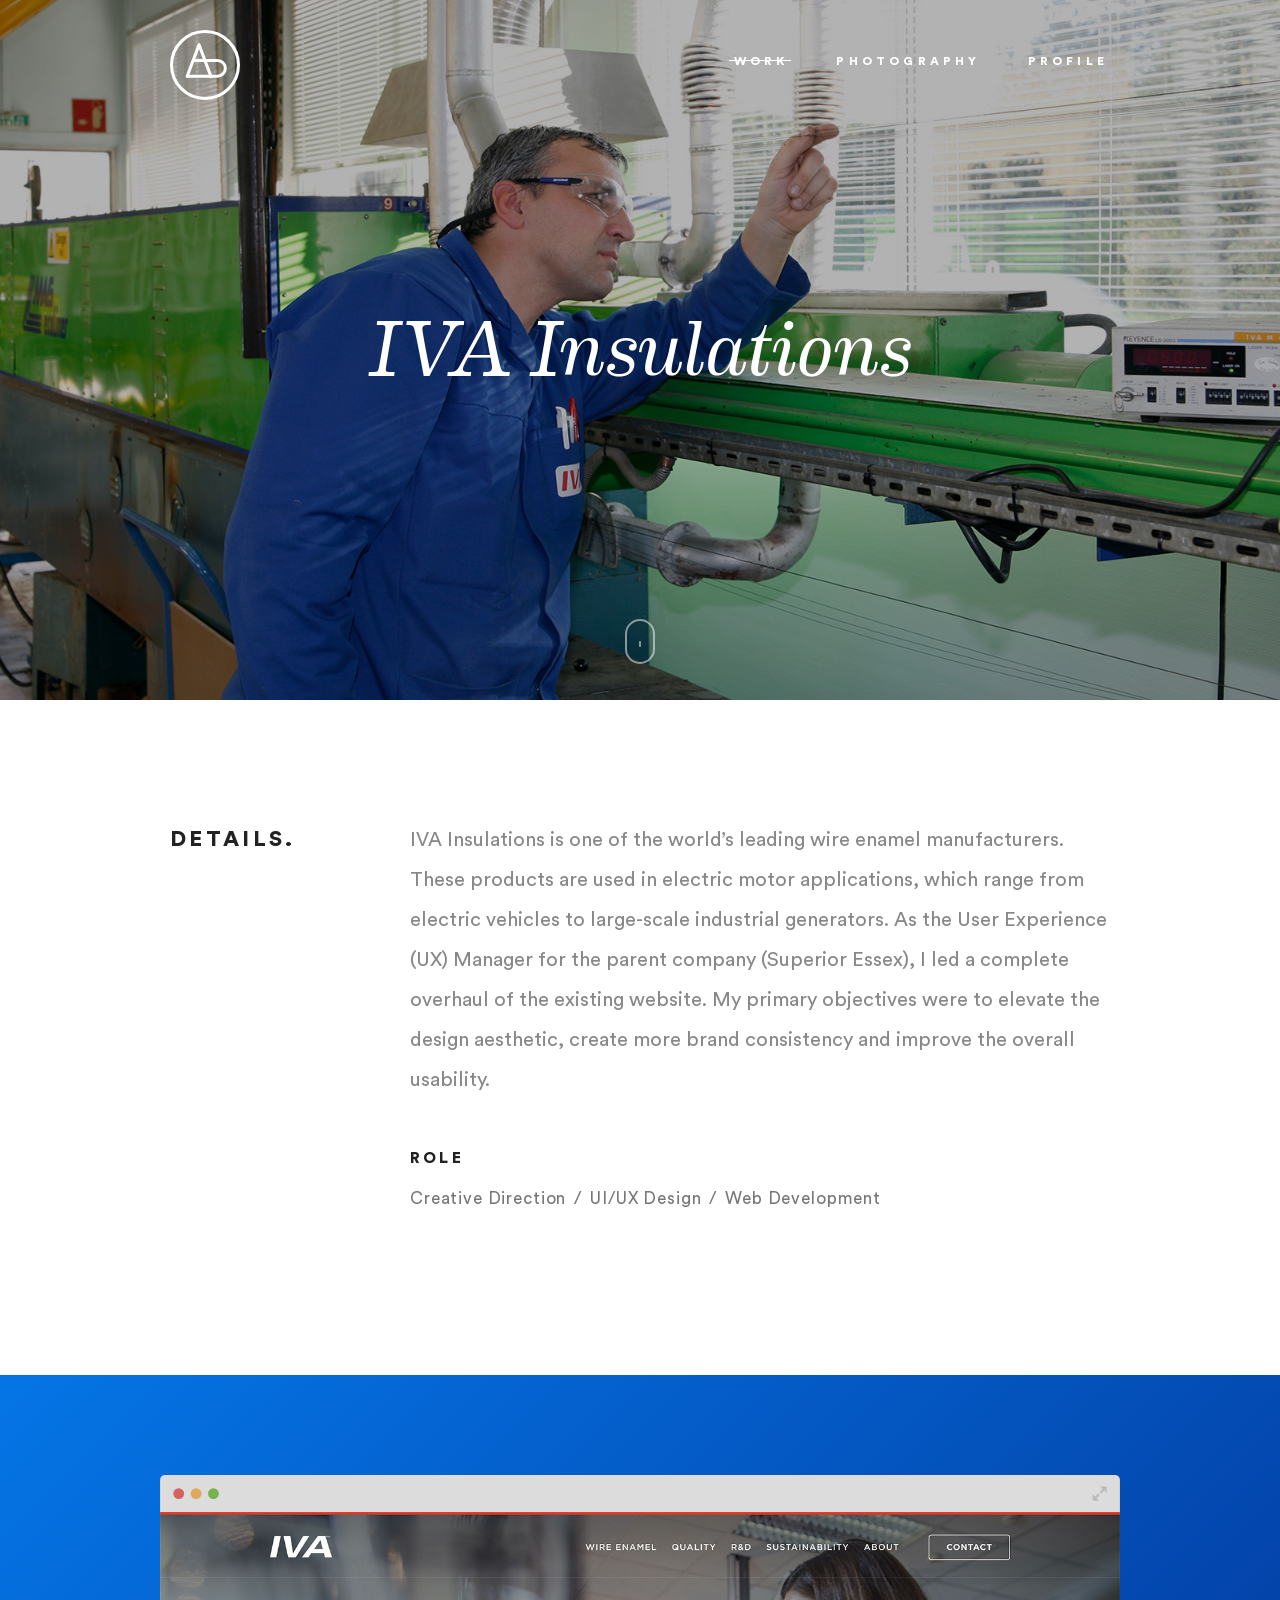
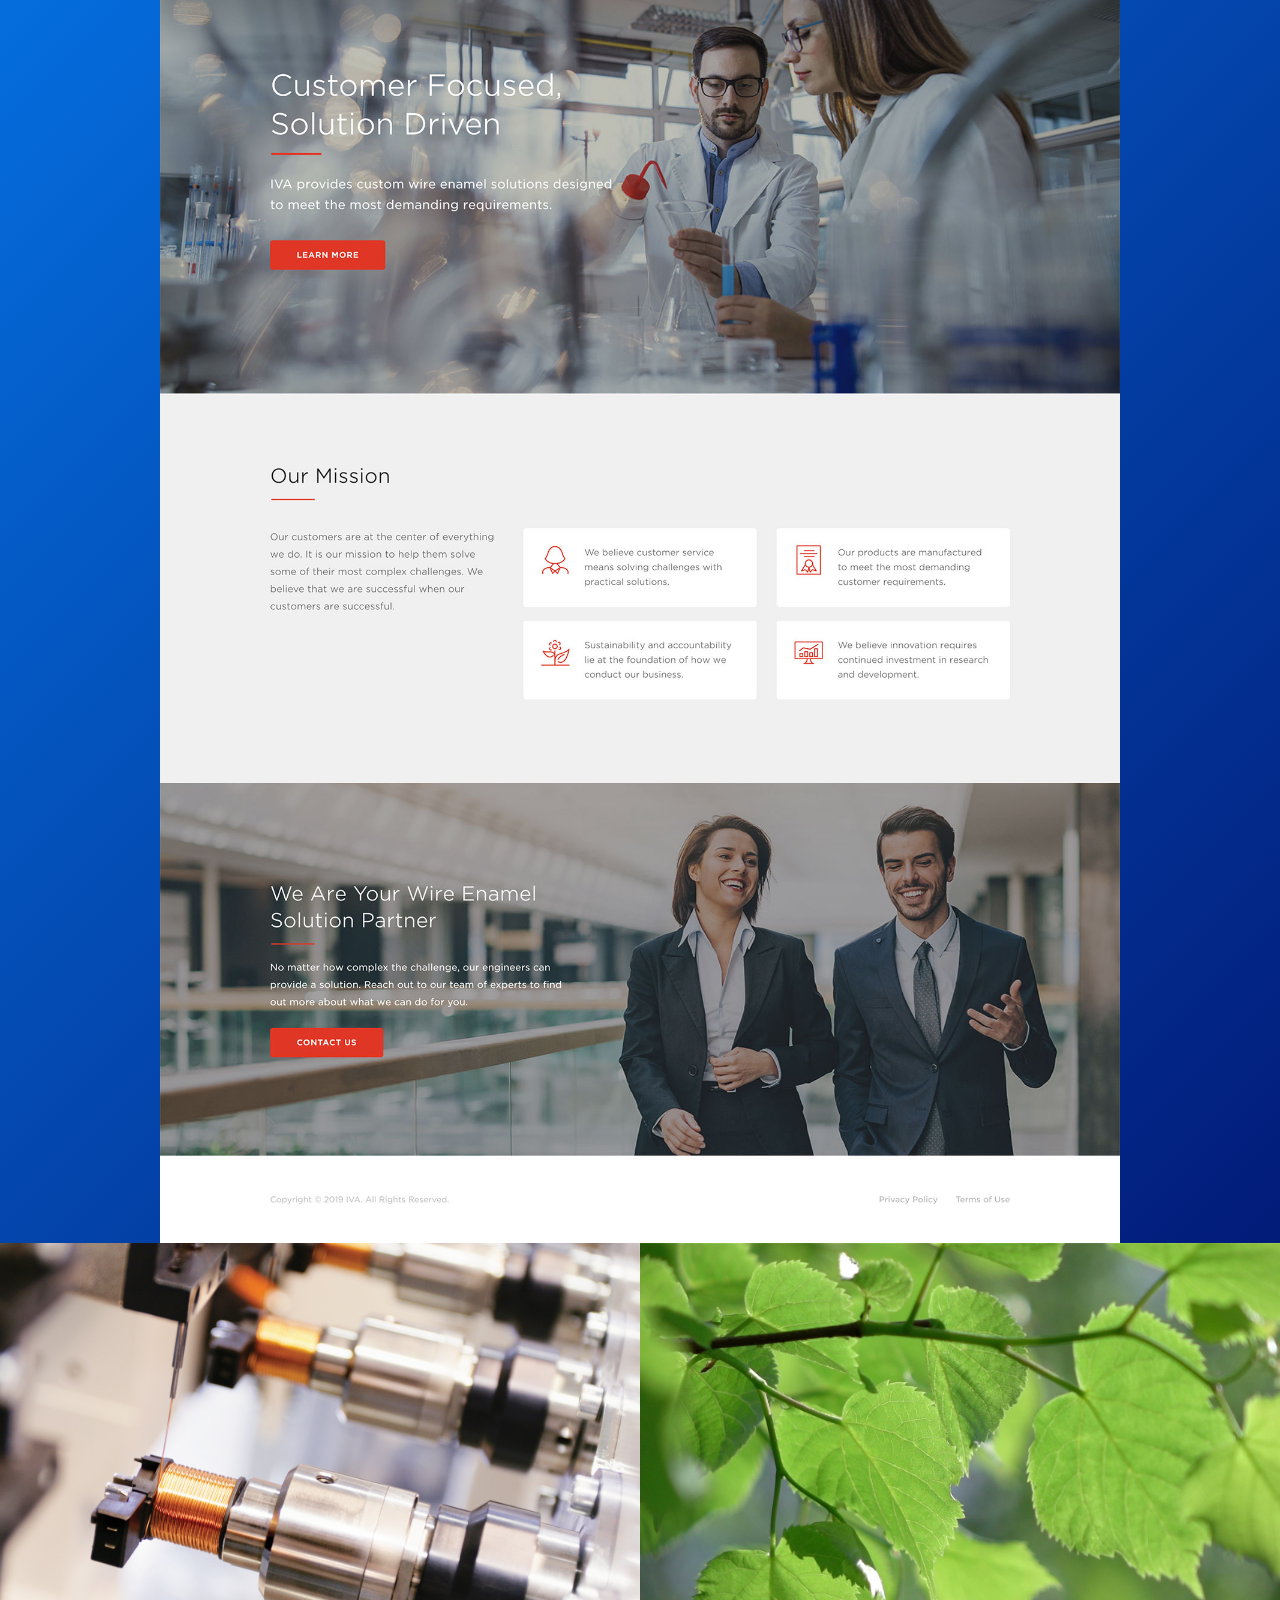
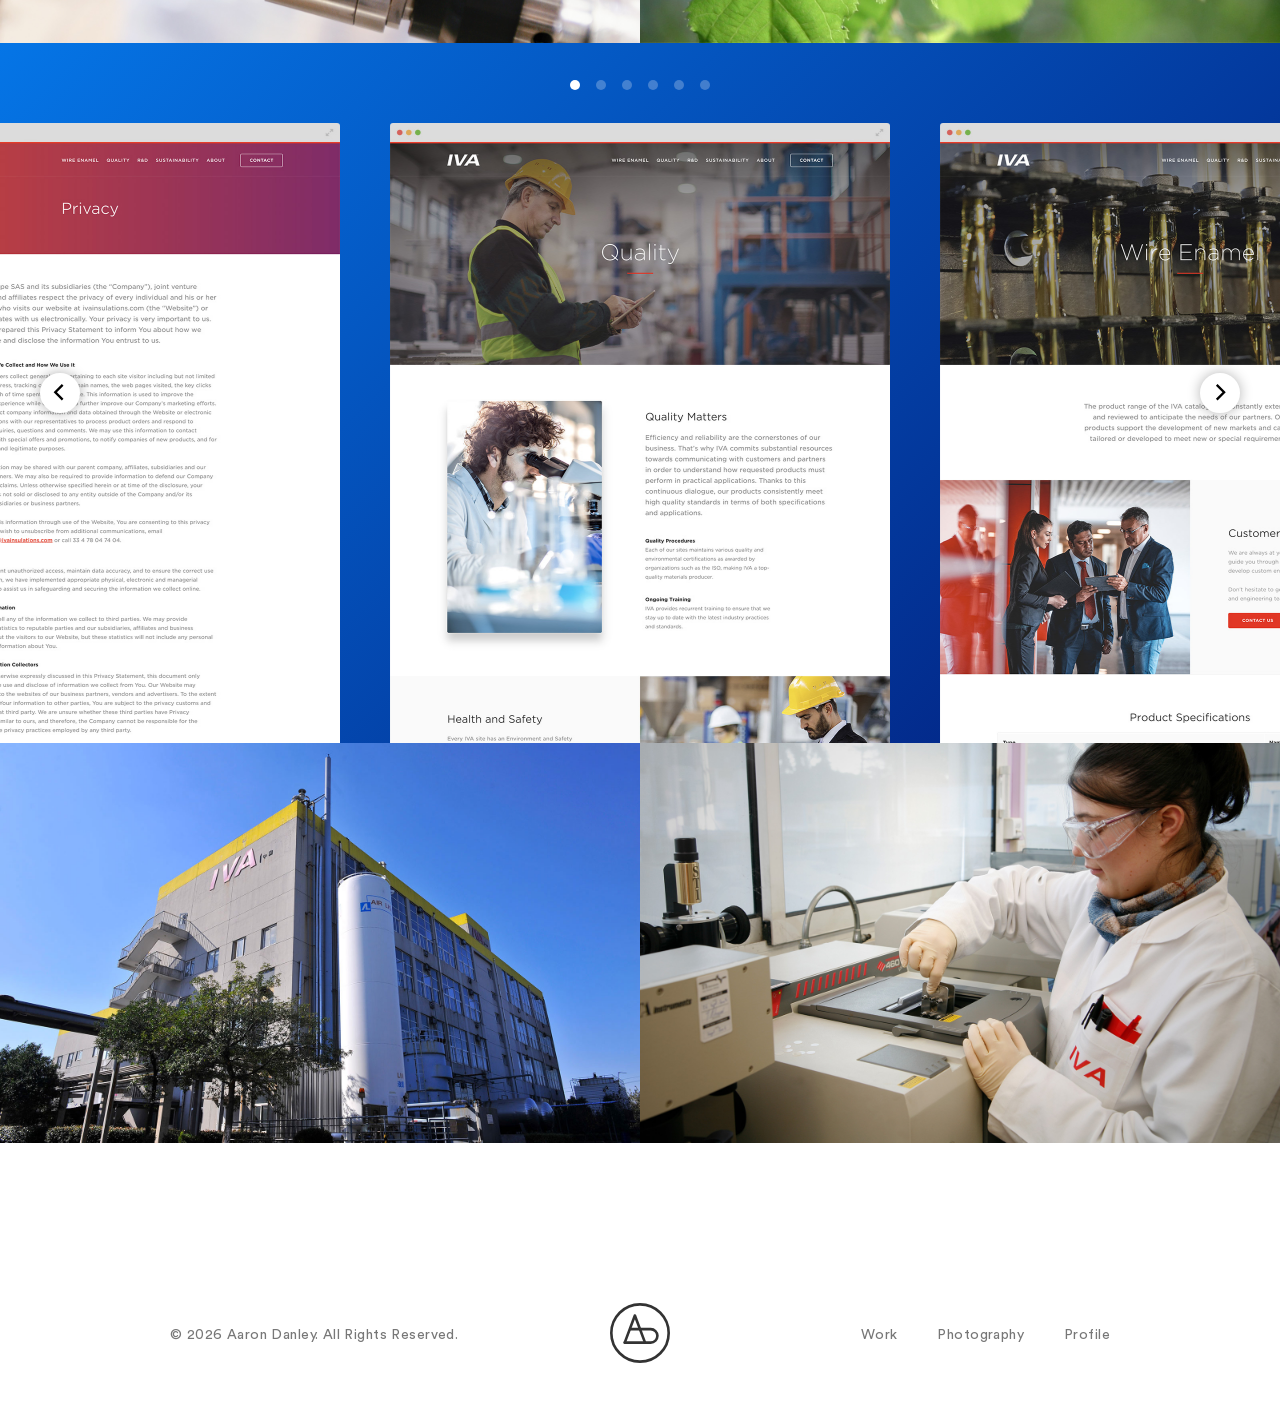
==== iva/index.html @ cabcc384 "Website push" ====
<!doctype html>
<html lang="en">
<head>
    <meta charset="utf-8">
    <meta http-equiv="x-ua-compatible" content="ie=edge">
    <title>IVA | Aaron Danley</title>
    <meta name="description" content="Hello, I’m Aaron Danley, a multidisciplinary designer originally from St. Paul, Minnesota. Currently, I live and work in Atlanta, Georgia.">
    <meta name="viewport" content="width=device-width, initial-scale=1">

    <link rel="apple-touch-icon-precomposed" sizes="57x57" href="http://aarondanley.com/images/favicons/apple-touch-icon-57x57.png">
    <link rel="apple-touch-icon-precomposed" sizes="114x114" href="http://aarondanley.com/images/favicons/apple-touch-icon-114x114.png">
    <link rel="apple-touch-icon-precomposed" sizes="72x72" href="http://aarondanley.com/images/favicons/apple-touch-icon-72x72.png">
    <link rel="apple-touch-icon-precomposed" sizes="144x144" href="http://aarondanley.com/images/favicons/apple-touch-icon-144x144.png">
    <link rel="apple-touch-icon-precomposed" sizes="60x60" href="http://aarondanley.com/images/favicons/apple-touch-icon-60x60.png">
    <link rel="apple-touch-icon-precomposed" sizes="120x120" href="http://aarondanley.com/images/favicons/apple-touch-icon-120x120.png">
    <link rel="apple-touch-icon-precomposed" sizes="76x76" href="http://aarondanley.com/images/favicons/apple-touch-icon-76x76.png">
    <link rel="apple-touch-icon-precomposed" sizes="152x152" href="http://aarondanley.com/images/favicons/apple-touch-icon-152x152.png">
    <link rel="icon" type="image/png" href="http://aarondanley.com/images/favicons/favicon-196x196.png" sizes="196x196">
    <link rel="icon" type="image/png" href="http://aarondanley.com/images/favicons/favicon-96x96.png" sizes="96x96">
    <link rel="icon" type="image/png" href="http://aarondanley.com/images/favicons/favicon-32x32.png" sizes="32x32">
    <link rel="icon" type="image/png" href="http://aarondanley.com/images/favicons/favicon-16x16.png" sizes="16x16">
    <link rel="icon" type="image/png" href="http://aarondanley.com/images/favicons/favicon-128x128.png" sizes="128x128">
    <meta name="application-name" content="Aaron Danley">
    <meta name="msapplication-TileColor" content="#FFFFFF">
    <meta name="msapplication-TileImage" content="http://aarondanley.com/images/favicons/mstile-144x144.png">
    <meta name="msapplication-square70x70logo" content="http://aarondanley.com/images/favicons/mstile-70x70.png">
    <meta name="msapplication-square150x150logo" content="http://aarondanley.com/images/favicons/mstile-150x150.png">
    <meta name="msapplication-wide310x150logo" content="http://aarondanley.com/images/favicons/mstile-310x150.png">
    <meta name="msapplication-square310x310logo" content="http://aarondanley.com/images/favicons/mstile-310x310.png">
    
    <link rel="stylesheet" href="https://unpkg.com/aos@next/dist/aos.css">
    <link rel="stylesheet" href="../css/magnific-video-popup.css">
    <link rel="stylesheet" href="../css/flickity.css">
    <link rel="stylesheet" href="../css/styles-2019-02-22.css">

    <script>
      (function(i,s,o,g,r,a,m){i['GoogleAnalyticsObject']=r;i[r]=i[r]||function(){
      (i[r].q=i[r].q||[]).push(arguments)},i[r].l=1*new Date();a=s.createElement(o),
      m=s.getElementsByTagName(o)[0];a.async=1;a.src=g;m.parentNode.insertBefore(a,m)
      })(window,document,'script','https://www.google-analytics.com/analytics.js','ga');

      ga('create', 'UA-88749203-1', 'auto');
      ga('send', 'pageview');

    </script>
</head>
<body>

<div id="logo-container">
    <svg class="large-logo logo-fade-out" version="1.1" id="Layer_1" xmlns="http://www.w3.org/2000/svg" xmlns:xlink="http://www.w3.org/1999/xlink" x="0px" y="0px"
       viewBox="0 0 639 639" style="enable-background:new 0 0 639 639;" xml:space="preserve">
        <polyline class="logo-two" points="373,422 265,134 157,422 "/>
        <circle class="logo-three" cx="319.5" cy="319.5" r="305.5" />
        <path class="logo-one" d="M157,422c0,0,276,0,276,0c39.8,0,72-32.2,72-72s-32.2-72-72-72h0c0,0-216,0-216,0"/>
    </svg>
</div>

<nav>
    <div class="container">
        <div class="row">
            <div class="col-03">
                <a class="fade-out" href="../">
                    <svg version="1.1" xmlns:xlink="http://www.w3.org/1999/xlink" x="0px" y="0px" viewBox="0 0 639 639">
                        <polyline points="373,422 265,134 157,422 "/>
                        <circle cx="319.5" cy="319.5" r="305.5" />
                        <path d="M157,422c0,0,276,0,276,0c39.8,0,72-32.2,72-72s-32.2-72-72-72h0c0,0-216,0-216,0"/>
                    </svg>
                </a>
            </div>
            <div class="col-09">
                <ul>
                    <li class="active"><a class="fade-out" href="../"><span>Work</span></a></li>
                    <li class="inactive"><a class="fade-out" href="../photography"><span>Photography</span></a></li>
                    <li class="inactive"><a class="fade-out" href="../profile"><span>Profile</span></a></li>
                </ul>
            </div>
        </div>
    </div>
</nav>

<header id="project" data-parallax="scroll" data-image-src="../images/work/iva/iva-hero.jpg">
    <div id="name">
        <div class="container">
            <div class="row">
                <div class="col-12">
                    <h1 data-aos="fade-up" data-aos-delay="3000" data-aos-duration="1500" data-aos-once="true">
                        IVA Insulations
                    </h1>
                </div>
            </div>
        </div>
    </div>
    <div class="container">
        <div class="row">
            <div class="scroll-down-wrap no-border" style="transform: translateY(0px);">
                <a href="#intro" class="section-down-arrow ">
                    <svg class="nectar-scroll-icon" viewBox="0 0 30 45" enable-background="new 0 0 30 45">
                        <path class="nectar-scroll-icon-path" fill="none" stroke="#ffffff" stroke-width="2" stroke-miterlimit="10" d="M15,1.118c12.352,0,13.967,12.88,13.967,12.88v18.76  c0,0-1.514,11.204-13.967,11.204S0.931,32.966,0.931,32.966V14.05C0.931,14.05,2.648,1.118,15,1.118z"></path>
                    </svg>
                </a>
            </div>
        </div>
    </div>
</header>

<article id="intro">
    <div class="container">
        <div class="row">
            <div class="col-03">
                <h2 data-aos="fade-in" data-aos-offset="150" data-aos-duration="1000" data-aos-once="true">Details.</h2>
            </div>
            <div class="col-09">
                <p data-aos="fade-in" data-aos-offset="150" data-aos-duration="1000" data-aos-once="true">
                    IVA Insulations is one of the world’s leading wire enamel manufacturers. These products are used in electric motor applications, which range from electric vehicles to large-scale industrial generators. As the User Experience (UX) Manager for the parent company (Superior Essex), I led a complete overhaul of the existing website. My primary objectives were to elevate the design aesthetic, create more brand consistency and improve the overall usability.
                </p>
                <h4 data-aos="fade-in" data-aos-duration="1000" data-aos-once="true">Role</h4>
                <ul data-aos="fade-in" data-aos-duration="1000" data-aos-once="true">
                    <li>Creative Direction</li>
                    <li>/</li>
                    <li>UI/UX Design</li>
                    <li>/</li>
                    <li>Web Development</li>
                </ul>
            </div>
        </div>    
    </div>
</article>

<section class="bg-very-blue-gradient pt-100" data-aos-offset="250" data-aos="fade-in" data-aos-duration="1000" data-aos-once="true">
    <div class="container">
        <div class="row">
            <div class="col-12-center" data-aos="fade-up" data-aos-offset="250" data-aos-duration="1000" data-aos-once="true">
                <svg class="browser-bar" version="1.1" xmlns="http://www.w3.org/2000/svg" x="0px" y="0px" viewBox="0 0 1160 45">
                    <rect fill="#DCDCDC" width="1160" height="45"/>
                    <circle fill="#D5635D" cx="22.5" cy="22.5" r="6.5"/>
                    <circle fill="#DEA95A" cx="43.5" cy="22.5" r="6.5"/>
                    <circle fill="#76B24D" cx="64.5" cy="22.5" r="6.5"/>
                    <g>
                        <polygon fill="#BABABA" points="1144,14 1144,21.9 1141,18.8 1137.3,22.5 1135.5,20.7 1139.2,17 1136.1,14"/>
                        <polygon fill="#BABABA" points="1135.5,24.3 1131.8,28 1134.9,31 1127,31 1127,23.1 1130,26.2 1133.7,22.5"/>
                    </g>
                </svg>
                <img src="../images/work/iva/iva-home.jpg" alt="IVA Home Page">
            </div>
        </div>
    </div>
</section>

<section data-aos="fade-in" data-aos-offset="250" data-aos-duration="1000" data-aos-once="true">
    <div class="flex">
        <div class="col-50">
            <img src="../images/work/iva/iva-machinery.jpg" alt="IVA Machinery">
        </div>
        <div class="col-50">
            <video autoplay loop muted>
                <source src="../video/sustainability-leaves-wind.mp4" type="video/mp4" />Your browser does not support the video tag. I suggest you upgrade your browser.
            </video>
            <img class="video-still" src="../images/work/iva/iva-tree-leaves.jpg" alt="IVA Leaves Blowing">
        </div>
    </div>
</section>

<section data-aos="fade-in" data-aos-offset="250" data-aos-duration="1000" data-aos-once="true">
    <div class="carousel bg-very-blue-gradient" data-flickity='{ "groupCells": "80%", "freeScroll": true, "wrapAround": true }'>
        <div class="carousel-cell">
            <img src="../images/work/iva/iva-quality.jpg" alt="IVA Quality">
        </div>
        <div class="carousel-cell">
            <img src="../images/work/iva/iva-wire-enamel.jpg" alt="IVA Wire Enamel">
        </div>
        <div class="carousel-cell">
            <img src="../images/work/iva/iva-sustainability.jpg" alt="IVA Sustainability">
        </div>
        <div class="carousel-cell">
            <img src="../images/work/iva/iva-r-and-d.jpg" alt="IVA R&D">
        </div>
        <div class="carousel-cell">
            <img src="../images/work/iva/iva-about.jpg" alt="IVA About">
        </div>
        <div class="carousel-cell">
            <img src="../images/work/iva/iva-privacy.jpg" alt="IVA Privacy">
        </div>
    </div>
</section>

<section data-aos="fade-in" data-aos-offset="250" data-aos-duration="1000" data-aos-once="true">
    <div class="flex">
        <div class="col-50">
            <img src="../images/work/iva/iva-china.jpg" alt="IVA China">
        </div>
        <div class="col-50">
            <img src="../images/work/iva/iva-lab.jpg" alt="IVA Lab">
        </div>
    </div>
</section>

<footer>
    <div class="container">
        <div class="row">
            <div class="col-05">
                <p>&copy; 2026 Aaron Danley. All Rights Reserved.</p>
            </div>
            <div class="col-02">
                <a class="fade-out" href="../">
                    <svg version="1.1" xmlns:xlink="http://www.w3.org/1999/xlink" x="0px" y="0px" viewBox="0 0 639 639">
                        <polyline points="373,422 265,134 157,422 "/>
                        <circle cx="319.5" cy="319.5" r="305.5" />
                        <path d="M157,422c0,0,276,0,276,0c39.8,0,72-32.2,72-72s-32.2-72-72-72h0c0,0-216,0-216,0"/>
                    </svg>
                </a>
            </div>
            <div class="col-05">
                <ul>
                    <li><a class="fade-out" href="../">Work</a></li>
                    <li><a class="fade-out" href="../photography">Photography</a></li>
                    <li><a class="fade-out" href="../profile">Profile</a></li>
                </ul>
            </div>
        </div>
    </div>
</footer>

<script src="https://ajax.googleapis.com/ajax/libs/jquery/1.7.0/jquery.min.js"></script>
<script src="../js/jquery.magnific-popup.min.js"></script>
<script src="../js/parallax.min.js"></script>
<script src="../js/fade-out.min.js"></script>
<script src="../js/smooth-scrolling.min.js"></script>
<script src="../js/aos-min.js"></script>
<script src="../js/flickity.pkgd.min.js"></script>
<script>
    AOS.init();
</script>

</body>
</html>
---- css/styles-2019-02-22.css ----
/*-----------------------------------------------------------------------------------*/
/*  00. CSS Reset
/*-----------------------------------------------------------------------------------*/

/* http://meyerweb.com/eric/tools/css/reset/ 
   v2.0 | 20110126
   License: none (public domain)
*/

html, body, div, span, applet, object, iframe,
h1, h2, h3, h4, h5, h6, p, blockquote, pre,
a, abbr, acronym, address, big, cite, code,
del, dfn, em, img, ins, kbd, q, s, samp,
small, strike, strong, sub, sup, tt, var,
b, u, i, center,
dl, dt, dd, ol, ul, li,
fieldset, form, label, legend,
table, caption, tbody, tfoot, thead, tr, th, td,
article, aside, canvas, details, embed, 
figure, figcaption, footer, header, hgroup, 
menu, nav, output, ruby, section, summary,
time, mark, audio, video {
    margin: 0;
    padding: 0;
    border: 0;
    font-size: 100%;
    font: inherit;
    vertical-align: baseline;
}
/* HTML5 display-role reset for older browsers */
article, aside, details, figcaption, figure, 
footer, header, hgroup, menu, nav, section {
    display: block;
}
body {
    line-height: 1;
}
ol, ul {
    list-style: none;
}
blockquote, q {
    quotes: none;
}
blockquote:before, blockquote:after,
q:before, q:after {
    content: '';
    content: none;
}
table {
    border-collapse: collapse;
    border-spacing: 0;
}
html {
    box-sizing: border-box;
}
*, *:before, *:after {
    box-sizing: inherit;
}
img { vertical-align: top; } /* Removes the space below an image in a div */


/*-----------------------------------------------------------------------------------*/
/*  00. SCAFFOLDING
/*-----------------------------------------------------------------------------------*/

* {
  text-rendering: optimizeLegibility;
  -webkit-font-smoothing: antialiased;
  -moz-osx-font-smoothing: grayscale;
}

html {
    width: 100%;
    height: 100%;
}

.row {
    width: 100%;
    float: left;
}

.row:after {
    content: "";
    display: table;
    clear: both;
}

.col-01, .col-02, .col-03, .col-04, .col-05, .col-06, .col-07, .col-08, .col-09, .col-10, .col-11, .col-12 { 
    margin: 0 20px;
    float: left;
    position: relative;
}

.col-01 { width: 60px; }
.col-02 { width: 160px; }
.col-03 { width: 260px; }
.col-04 { width: 360px; }
.col-05 { width: 460px; }
.col-06 { width: 560px; }
.col-07 { width: 660px; }
.col-08 { width: 760px; }
.col-09 { width: 860px; }
.col-10 { width: 960px; }
.col-11 { width: 1060px; }
.col-12 { width: 1160px; }

.col-01-center { width: 60px; margin: auto; }
.col-02-center { width: 160px; margin: auto; }
.col-03-center { width: 260px; margin: auto; }
.col-04-center { width: 360px; margin: auto; }
.col-05-center { width: 460px; margin: auto; }
.col-06-center { width: 560px; margin: auto; }
.col-07-center { width: 660px; margin: auto; }
.col-08-center { width: 760px; margin: auto; }
.col-09-center { width: 860px; margin: auto; }
.col-10-center { width: 960px; margin: auto; }
.col-11-center { width: 1060px; margin: auto; }

.col-half  { width: 50%; position: relative; float: left; }
.col-third { width: 33.333333%; position: relative; float: left; }

.col-50 {
    width: 50%;
    display: -webkit-box;
    display: -ms-flexbox;
    display: -webkit-flex;
    display: flex;
    align-items: center;
    margin-right: auto;
}

.col-33 {
    width: 33.33%;
    display: -webkit-box;
    display: -ms-flexbox;
    display: -webkit-flex;
    display: flex;
    align-items: center;
    margin-right: auto;
}

.container {
    width: 1200px;
    margin: auto;
}

.container:after {
    content: "";
    display: table;
    clear: both;
}


/*-----------------------------------------------------------------------------------*/
/*  00. FONTS
/*-----------------------------------------------------------------------------------*/

/* Circular */

@font-face {
    font-family: 'Circular Std Black';
    src: url('../fonts/circular/CircularStd-Black.eot');
    src: url('../fonts/circular/CircularStd-Black.eot?#iefix') format('embedded-opentype'),
        url('../fonts/circular/CircularStd-Black.woff2') format('woff2'),
        url('../fonts/circular/CircularStd-Black.woff') format('woff'),
        url('../fonts/circular/CircularStd-Black.ttf') format('truetype');
    font-weight: 900;
    font-style: normal;
}

@font-face {
    font-family: 'Circular Std Black Italic';
    src: url('../fonts/circular/CircularStd-BlackItalic.eot');
    src: url('../fonts/circular/CircularStd-BlackItalic.eot?#iefix') format('embedded-opentype'),
         url('../fonts/circular/CircularStd-BlackItalic.woff2') format('woff2'),
         url('../fonts/circular/CircularStd-BlackItalic.woff') format('woff'),
         url('../fonts/circular/CircularStd-BlackItalic.ttf') format('truetype');
    font-weight: 900;
    font-style: italic;
}

@font-face {
    font-family: 'Circular Std Bold';
    src: url('../fonts/circular/CircularStd-Bold.eot');
    src: url('../fonts/circular/CircularStd-Bold.eot?#iefix') format('embedded-opentype'),
         url('../fonts/circular/CircularStd-Bold.woff2') format('woff2'),
         url('../fonts/circular/CircularStd-Bold.woff') format('woff'),
         url('../fonts/circular/CircularStd-Bold.ttf') format('truetype');
    font-weight: bold;
    font-style: normal;
}

@font-face {
    font-family: 'Circular Std Bold Italic';
    src: url('../fonts/circular/CircularStd-BoldItalic.eot');
    src: url('../fonts/circular/CircularStd-BoldItalic.eot?#iefix') format('embedded-opentype'),
         url('../fonts/circular/CircularStd-BoldItalic.woff2') format('woff2'),
         url('../fonts/circular/CircularStd-BoldItalic.woff') format('woff'),
         url('../fonts/circular/CircularStd-BoldItalic.ttf') format('truetype');
    font-weight: bold;
    font-style: italic;
}

@font-face {
    font-family: 'Circular Std Medium';
    src: url('../fonts/circular/CircularStd-Medium.eot');
    src: url('../fonts/circular/CircularStd-Medium.eot?#iefix') format('embedded-opentype'),
         url('../fonts/circular/CircularStd-Medium.woff2') format('woff2'),
         url('../fonts/circular/CircularStd-Medium.woff') format('woff'),
         url('../fonts/circular/CircularStd-Medium.ttf') format('truetype');
    font-weight: 500;
    font-style: normal;
}

@font-face {
    font-family: 'Circular Std Medium Italic';
    src: url('../fonts/circular/CircularStd-MediumItalic.eot');
    src: url('../fonts/circular/CircularStd-MediumItalic.eot?#iefix') format('embedded-opentype'),
         url('../fonts/circular/CircularStd-MediumItalic.woff2') format('woff2'),
         url('../fonts/circular/CircularStd-MediumItalic.woff') format('woff'),
         url('../fonts/circular/CircularStd-MediumItalic.ttf') format('truetype');
    font-weight: 500;
    font-style: italic;
}

@font-face {
    font-family: 'Circular Std Book';
    src: url('../fonts/circular/CircularStd-Book.eot');
    src: url('../fonts/circular/CircularStd-Book.eot?#iefix') format('embedded-opentype'),
         url('../fonts/circular/CircularStd-Book.woff2') format('woff2'),
         url('../fonts/circular/CircularStd-Book.woff') format('woff'),
         url('../fonts/circular/CircularStd-Book.ttf') format('truetype');
    font-weight: normal;
    font-style: normal;
}

@font-face {
    font-family: 'Circular Std Book Italic';
    src: url('../fonts/circular/CircularStd-BookItalic.eot');
    src: url('../fonts/circular/CircularStd-BookItalic.eot?#iefix') format('embedded-opentype'),
         url('../fonts/circular/CircularStd-BookItalic.woff2') format('woff2'),
         url('../fonts/circular/CircularStd-BookItalic.woff') format('woff'),
         url('../fonts/circular/CircularStd-BookItalic.ttf') format('truetype');
    font-weight: normal;
    font-style: italic;
}


/* Eames */

@font-face {
  font-family: 'Eames Century Modern Book Italic';
  src: url('../fonts/eames/EamesCenturyModern-BookItalic.eot');
  src: url('../fonts/eames/EamesCenturyModern-BookItalic.woff2') format('woff2'),
       url('../fonts/eames/EamesCenturyModern-BookItalic.woff') format('woff'),
       url('../fonts/eames/EamesCenturyModern-BookItalic.ttf') format('truetype'),
       url('../fonts/eames/EamesCenturyModern-BookItalic.svg#EamesCenturyModern-BookItalic') format('svg'),
       url('../fonts/eames/EamesCenturyModern-BookItalic.eot?#iefix') format('embedded-opentype');
  font-weight: normal;
  font-style: normal;
}

@font-face {
  font-family: 'Eames Century Modern Regular Italic';
  src: url('../fonts/eames/EamesCenturyModern-RegularItalic.eot');
  src: url('../fonts/eames/EamesCenturyModern-RegularItalic.woff2') format('woff2'),
       url('../fonts/eames/EamesCenturyModern-RegularItalic.woff') format('woff'),
       url('../fonts/eames/EamesCenturyModern-RegularItalic.ttf') format('truetype'),
       url('../fonts/eames/EamesCenturyModern-RegularItalic.svg#EamesCenturyModern-RegularItalic') format('svg'),
       url('../fonts/eames/EamesCenturyModern-RegularItalic.eot?#iefix') format('embedded-opentype');
  font-weight: normal;
  font-style: normal;
}


/*-----------------------------------------------------------------------------------*/
/*  00. PAGE TRANSITION
/*-----------------------------------------------------------------------------------*/

/* Logo SVG size, postion, stroke width, etc. */

#logo-container {
    background: #fff;
    width: 100%;
    height: 100%;
    position: fixed;
    overflow-y: hidden;
    top: 0;
    left: 0;
    z-index: 9999;
    animation: logoContainer 300ms linear 3000ms forwards 1;
}

@keyframes logoContainer {
    from { opacity: 1; visibility: visible; z-index: 9999; }
      to { opacity: 0; visibility: hidden; z-index: -9999; }
}

@-webkit-keyframes logoContainer {
    from { opacity: 1; visibility: visible; z-index: 9999; }
      to { opacity: 0; visibility: hidden; z-index: -9999; }
}

/* Logo SVG size, postion, stroke width, etc. */

#logo-container .large-logo {
    width: 180px;
    fill: none;
    stroke-width: 24px;
    stroke-linecap: round;
    stroke-linejoin: round;
    position: absolute;
    z-index: 9999;
    top: 50%;
    left: 50%;
    margin-top: -90px;
    margin-left: -90px;
}

/* Logo animated segments */

#logo-container .large-logo .logo-one {
    stroke-dashoffset: 730;
    stroke-dasharray: 730;
    animation: logoOne 300ms linear 500ms forwards 1;
    stroke: #000;
}

@-webkit-keyframes logoOne {
    from {
      stroke-dashoffset: 730;
    }
    to {
      stroke-dashoffset: 1460;
    }
}

@keyframes logoOne {
    from {
      stroke-dashoffset: 730;
    }
    to {
      stroke-dashoffset: 1460;
    }
}

#logo-container .large-logo .logo-two {
    stroke-dasharray: 620;
    stroke-dashoffset: 620;
    animation: logoTwo 300ms linear 800ms forwards 1;
    stroke: #000;
}

@-webkit-keyframes logoTwo {
    from {
      stroke-dashoffset: 620;   
    }
    to {
      stroke-dashoffset: 1240;
    }
}

@keyframes logoTwo {
    from {
      stroke-dashoffset: 620;   
    }
    to {
      stroke-dashoffset: 1240;
    }
}

#logo-container .large-logo .logo-three {
    stroke-dasharray: 2000;
    stroke-dashoffset: 2000;
    animation: logoThree 600ms linear 1200ms forwards 1;
    stroke: #000;
}

@-webkit-keyframes logoThree {
    from {
      stroke-dashoffset: 2000;
    }
    to {
      stroke-dashoffset: 0;
    }
}

@keyframes logoThree {
    from {
      stroke-dashoffset: 2000;
    }
    to {
      stroke-dashoffset: 0;
    }
}

/* Logo fade out after animation */

#logo-container .logo-fade-out {
    animation: logoFadeOut 1000ms linear 2000ms forwards 1;
}

@-webkit-keyframes logoFadeOut {
    from { opacity: 1; margin-top: -90px; }
      to { opacity: 0; margin-top: -90px; }
}

@keyframes logoFadeOut {
    from { opacity: 1; margin-top: -90px; }
      to { opacity: 0; margin-top: -90px; }
}


/*--------------------------------------------------------------------------------------------------------------*/
/*  00. PADDING
/*--------------------------------------------------------------------------------------------------------------*/

/* Padding top and bottom */

.ptb-120 { padding: 120px 0; }
.ptb-140 { padding: 140px 0; }


/* Padding left and right */

.plr-25 { padding: 0 25px; }


/* Padding top */

.pt-100 { padding-top: 100px; }
.pt-110 { padding-top: 110px; }
.pt-120 { padding-top: 120px; }
.pt-140 { padding-top: 140px; }


/* Padding right */

.pr-50 { padding-right: 50px; }


/* Padding bottom */

.pb-40  { padding-bottom: 40px; }
.pb-50  { padding-bottom: 50px; }
.pb-60  { padding-bottom: 60px; }
.pb-140 { padding-bottom: 140px; }
.pb-150 { padding-bottom: 150px; }
.pb-160 { padding-bottom: 160px; }


/* Padding left */

.pl-50 { padding-left: 50px; }


/*--------------------------------------------------------------------------------------------------------------*/
/*  00. BACKGROUND COLORS
/*--------------------------------------------------------------------------------------------------------------*/

/* White */

.bg-white { background-color: #fff; }

/* Black */

.bg-black { background-color: #222; }

/* Gray */

.bg-light-gray { background-color: #eee; }
.bg-gainsboro { background-color: #ddd; }
.bg-whisper { background-color: #e6e6e6; }

/* Red */

.bg-spsx-red { background-color: #EE3124; }

/* Blue */

.bg-shopvisible-blue { background-color: #0072bc; }
.bg-spsx-blue { background-color: #0080ff; }

/* Tan */

.bg-spsx-tan { background-color: #D6D0B9; }

.bg-light-tan { background-color: #EAE9D6; }
.bg-nordic { background-color: #002F2F; }
.bg-neutral-green { background-color: #A7A37E; }
.bg-apache { background-color: #d6a463; }
.bg-orange { background-color: #FFAF00; }
.bg-coffee-bean { background-color: #332B25; }


/* Gradients */

.bg-fruit-punch {
    background: #ff0a5a;  /* fallback for old browsers */
    background: -moz-linear-gradient( -45deg, rgb(255,10,90) 0%, rgb(20,70,255) 100%);
    background: -webkit-linear-gradient( -45deg, rgb(255,10,90) 0%, rgb(20,70,255) 100%);
    background: -ms-linear-gradient( -45deg, rgb(255,10,90) 0%, rgb(20,70,255) 100%);
}


/*--------------------------------------------------------------------------------------------------------------*/
/*  00. BACKGROUND GRADIENTS
/*--------------------------------------------------------------------------------------------------------------*/


.bg-very-blue-gradient {
    background: #021B79;  /* fallback for old browsers */
    background: -moz-linear-gradient( -45deg, rgb(5,117,230) 0%, rgb(2,27,121) 100%);
    background: -webkit-linear-gradient( -45deg, rgb(5,117,230) 0%, rgb(2,27,121) 100%);
    background: -ms-linear-gradient( -45deg, rgb(5,117,230) 0%, rgb(2,27,121) 100%);
}

.blue-green-gradient {
    background: -moz-linear-gradient( -45deg, rgb(0,50,140) 0%, rgb(0,188,149) 100%);
    background: -webkit-linear-gradient( -45deg, #00328c 0%, #00bc95 100%);
    background: -ms-linear-gradient( -45deg, rgb(0,50,140) 0%, rgb(0,188,149) 100%);
}

/*--------------------------------------------------------------------------------------------------------------*/
/*  00. BACKGROUND IMAGES
/*--------------------------------------------------------------------------------------------------------------*/

/* Header background images */

.hero-bg { background: url('../images/photography/large/021.jpg') no-repeat center center; background-size: cover;}

/* Superior Essex */

.superior-essex-hero-bg { background: url('../images/work/superior-essex/superior-essex-forest-hero.jpg') no-repeat center center; background-size: cover;}
.superior-essex-diagonal-bg { background: url('../images/work/superior-essex/diagonal-background.svg') no-repeat center center; background-size: cover;}

/* ShopVisible */

.shopvisible-hero-bg { background: url('../images/work/shopvisible/header-shopvisible-02.jpg') no-repeat center center; background-size: cover;}

/* PureNet */

.purenet-hero-bg { background: url('../images/work/purenet/purenet-ipad.jpg') no-repeat center center; background-size: cover;}
.bg-purenet-cityscape { background: url('../images/work/purenet/purenet-cityscape-bg.jpg') no-repeat; background-size: cover; }

/* nCompass */

.ncompass-hero-bg { background: url('../images/work/ncompass/ncompass-hero.jpg') no-repeat center center; background-size: cover;}

/* Profile */

.profile-bg { background: url('../images/profile/profile-st-paul.jpg') no-repeat; background-size: cover; }


/*--------------------------------------------------------------------------------------------------------------*/
/*  00. NAV
/*--------------------------------------------------------------------------------------------------------------*/

nav {
    width: 100%;
    position: absolute;
    top: 0;
    left: 0;
    z-index: 4;
    opacity: 1;
    animation: navSlideFade 700ms ease-in-out 3000ms forwards;
    margin-top: -200px;
    padding-top: 30px;
    z-index: 9999;
}

@-webkit-keyframes navSlideFade {
    from { margin-top: -160px; }
    to { margin-top: 0; }
}

@keyframes navSlideFade {
    from { margin-top: -160px; }
    to { margin-top: 0; }
}

nav svg {
    display: block;
    width: 70px;
    float: left;
    fill: none;
    stroke-width: 28px;
    stroke: #fff;
    stroke-linecap: round;
    stroke-linejoin: round;
    opacity: 1.0;
    cursor: pointer;
    -webkit-transition-duration: 0.3s;
            transition-duration: 0.3s;
    -webkit-transition-timing-function: ease-in-out;
            transition-timing-function: ease-in-out;
}

nav svg:hover {
    opacity: 0.4;
}

nav ul {
    font-family: 'Circular Std Black';
    font-size: 0; /* Removes space after inline li */
    text-transform: uppercase;
    text-align: right;
    color: #fff;
    -webkit-font-smoothing: antialiased;
}

nav ul li {
    font-size: 12px;
    letter-spacing: 0.35em;
    display: inline-block;
    margin: 25px 40px 0 0;
}

nav ul li:last-child {
    margin-right: 0;
}

nav ul li span {
    padding: 0 2px 0 5px;
}

nav ul li a:link {
    color: #fff;
    text-decoration: none;
    position: relative;
    z-index: 2;
}

nav ul li a:visited {
    color: #fff;
    text-decoration: none;
}

nav ul li a:hover {
    color: #fff;
    text-decoration: none;
}

nav ul li a:active {
    color: #fff;
    text-decoration: none;
}

nav .active, .inactive {
    display: inline-block;
    position: relative;
    cursor: pointer;
}

nav .active:hover:after, .inactive:after {
    transform: scaleX(0);
    transform-origin: center left;
    cursor: pointer;
}

nav .active:after, .inactive:after {
    content: '';
    position: absolute;
    display: block;
    width: 100%;
    height: 1px;
    margin-top: -7px;
    background: #fff;
    transform-origin: center left;
    animation: 200ms ease-in-out;
    transition: transform 200ms ease-in-out;
    cursor: pointer;
    z-index: 1;
}

nav .inactive:hover:after {
    transform: scaleX(1);
    transform-origin: center left;
    cursor: pointer;
}


/*--------------------------------------------------------------------------------------------------------------*/
/*  00. DARK NAV
/*--------------------------------------------------------------------------------------------------------------*/

#dark-nav {
    width: 100%;
    padding-top: 30px;
    position: absolute;
    margin-top: -100px;
    top: 0;
    left: 0;
    z-index: 4;
    opacity: 1;
    animation: navSlideFade 700ms ease-in-out 3000ms forwards;
    margin-top: -160px;
}

@-webkit-keyframes navSlideFade {
    from { margin-top: -160px; }
    to { margin-top: 0; }
}

@keyframes navSlideFade {
    from { margin-top: -160px; }
    to { margin-top: 0; }
}

#dark-nav svg {
    display: block;
    width: 70px;
    float: left;
    fill: none;
    stroke-width: 28px;
    stroke: #333;
    stroke-linecap: round;
    stroke-linejoin: round;
    opacity: 1.0;
    -webkit-transition-duration: 0.3s;
            transition-duration: 0.3s;
    -webkit-transition-timing-function: ease-in-out;
            transition-timing-function: ease-in-out;
}

#dark-nav svg:hover {
    opacity: 0.4;
}

#dark-nav ul {
    font-family: 'Circular Std Black';
    font-size: 0; /* Removes space after inline li */
    text-transform: uppercase;
    text-align: right;
    color: #333;
    -webkit-font-smoothing: antialiased;
} 

#dark-nav ul li {
    font-size: 11px;
    letter-spacing: 0.35em;
    display: inline-block;
    margin: 25px 40px 0 0;
}

#dark-nav ul li:last-child {
    margin-right: 0;
}

#dark-nav ul li span {
    padding: 0 2px 0 5px;
}

#dark-nav ul li a:link {
    color: #333;
    text-decoration: none;
}

#dark-nav ul li a:visited {
    color: #333;
    text-decoration: none;
}

#dark-nav ul li a:hover {
    color: #333;
    text-decoration: none;
}

#dark-nav ul li a:active {
    color: #333;
    text-decoration: none;
}

#dark-nav .active {
    display: inline-block;
    position: relative;
    cursor: pointer;
}
#dark-nav .inactive {
    display: inline-block;
    position: relative;
    cursor: pointer;
}

#dark-nav .active:hover:after {
    transform: scaleX(0);
    transform-origin: center left;
}

#dark-nav .inactive:after {
    transform: scaleX(0);
    transform-origin: center left;
}

#dark-nav .active:after {
    content: '';
    position: absolute;
    display: block;
    width: 100%;
    height: 1px;
    margin-top: -7px;
    background: #333;
    transform-origin: center left;
    animation: 200ms ease-in-out;
    transition: transform 200ms ease-in-out;
}

#dark-nav .inactive:after {
    content: '';
    position: absolute;
    display: block;
    width: 100%;
    height: 1px;
    margin-top: -7px;
    background: #333;
    transform-origin: center left;
    animation: 200ms ease-in-out;
    transition: transform 200ms ease-in-out;
}

#dark-nav .inactive:hover:after {
    transform: scaleX(1);
    transform-origin: center left;
}

/*--------------------------------------------------------------------------------------------------------------*/
/*  00. HEADER HOME
/*--------------------------------------------------------------------------------------------------------------*/

header {
    overflow: hidden;
}

header video { 
    position: fixed;
    top: 50%;
    left: 50%;
    min-width: 100%;
    min-height: 100%;
    width: auto;
    height: auto;
    z-index: -1;
    transform: translateX(-50%) translateY(-50%);
    background: url('../video/code-image.jpg') no-repeat;
    background-size: cover;
    transition: 1s opacity;
}

header#home {
    content: " ";
    width: 100%;
    height: 100vh;
    float: left;
    z-index: 1;
    position: relative;
    overflow: hidden;
}

header#home:after {
    content: "";
    width: 100%;
    height: 100%;
    background: #000;
    opacity: 0.5;
    position: absolute;
    top: 0;
    left: 0;
    z-index: 3;
}

header#home h2 {
    font-family: "Circular Std Book";
    font-size: 23px;
    color: #c7e4ff;
    position: absolute;
    bottom: 130px;
    left: 0;
    z-index: 5;
    margin-left: 20px;
}

header#home h2 a {
    color: #c7e4ff;
    text-decoration: none;
    border-bottom: dotted 1px #c7e4ff;
    padding-bottom: 4px;
}

header#home #greeting {
    width: 1200px;
    height: 100%;
    display: table;
    margin: 0 auto;
    z-index: 5;
    position: relative;
}

header#home #greeting .container {
    display: table-cell;
    vertical-align: middle;
}

header#home #greeting span.hello {
    font-family: "Circular Std Book";
    font-size: 25px;
    line-height: 1;
    text-align: center;
    letter-spacing: -0.01em;
    width: 100%;
    display: inline-block;
    color: #45C3FD;
    margin-bottom: 60px;
}

header#home #greeting span.hello span {
    border-bottom: solid 2px lime;
    opacity: 1;
    color: lime;
}

header#home #greeting h1 {
    font-family: "Circular Std Medium";
    font-size: 100px;
    color: #fff;
    position: relative;
    width: 100%;
    text-align: center;
    -webkit-font-variant-ligatures: common-ligatures;
            font-variant-ligatures: common-ligatures;
}

header#home #greeting .blue {
    color: #51e4ff;
    border-bottom: solid 3px #51e4ff;
}

header#home #greeting .pink {
    color: #ff9cf6;
    border-bottom: solid 3px #ff9cf6;
}

header#home #greeting .orange {
    color: #FC0;
    border-bottom: solid 3px #FC0;
}

header#home #greeting .yellow {
    color: #FF0;
    border-bottom: solid 3px #FF0;
}

header#home #greeting a {
    color: #FFE300;
    border-bottom: solid 7px #FFE300;
    text-decoration: none;
    -webkit-transition: all 0.3s ease-in-out;
       -moz-transition: all 0.3s ease-in-out;
         -o-transition: all 0.3s ease-in-out;
            transition: all 0.3s ease-in-out;
}

header#home #greeting a:hover {
    color: #ff00ff;
    border-bottom: solid 7px #ff00ff;
}


/*--------------------------------------------------------------------------------------------------------------*/
/*  00. HEADER PROJECT
/*--------------------------------------------------------------------------------------------------------------*/

header#project {
    content: " ";
    width: 100%;
    height: 700px;
    float: left;
    z-index: 1;
    position: relative;
}

header#project:after {
    content: " ";
    width: 100%;
    height: 100%;
    top: 0;
    left: 0;
    background: rgba(0, 0, 0, 0.3);
    position: absolute;
    z-index: 2;
}

header#project #name {
    width: 1200px;
    height: 100%;
    display: table;
    margin: 0 auto;
    z-index: 5;
    position: relative;
}

header#project #name .container {
    display: table-cell;
    vertical-align: middle;
}

header#project #name .container h1 {
    font-family: 'Eames Century Modern Regular Italic';
    font-size: 80px;
    text-align: center;
    color: #fff;
    position: relative;
    width: 100%;
    font-variant-ligatures: common-ligatures;
    z-index: 4;
}

header#project #name .container span#rule {
    width: 170px;
    height: 5px;
    display: block;
    margin: 0 auto;
    margin-top: 30px;
    z-index: 999;
    position: relative;
}

.section-down-arrow, body[data-button-style^="rounded"] .scroll-down-wrap, 
.scroll-down-wrap.no-border{position:absolute; bottom:20px; left:50%; width:60px; margin-left:-30px; z-index:101}

.scroll-down-wrap.no-border .section-down-arrow, 
.slider-down-arrow.no-border{border:none!important; overflow:visible; text-align:center; opacity:1; height:auto; bottom:13px; -webkit-animation:nudgeMouse 2.4s cubic-bezier(0.250,0.460,0.450,0.940) infinite; animation:nudgeMouse 2.4s cubic-bezier(0.250,0.460,0.450,0.940) infinite}
.nectar-scroll-icon-path{fill:transparent; stroke-width:2px; stroke-dashoffset:120; stroke-dasharray:120; -webkit-animation:mouse-scroll-btn-roll-out .55s cubic-bezier(.5,.1,.07,1); animation:mouse-scroll-btn-roll-out .55s cubic-bezier(.5,.1,.07,1)}
.nectar-scroll-icon{ width:30px;  height:45px;  text-align:center;  cursor:pointer; position:relative; z-index:100}
.scroll-down-wrap.no-border .section-down-arrow:after, 
.slider-down-arrow.no-border:after{ content:"";  position:absolute;  top:0;  left:50%;  display:block;  width:30px;  height:45px;  margin-left:-15px;  border:2px solid rgba(255,255,255,0.5);  border-radius:30px;  -webkit-box-sizing:border-box;  -moz-box-sizing:border-box;  box-sizing:border-box;  z-index:62}
.scroll-down-wrap.no-border:hover .section-down-arrow:before, 
.slider-down-arrow.no-border:hover:before{ background-color:rgba(255,255,255,1)}
.scroll-down-wrap.no-border:hover .nectar-scroll-icon-path, 
.slider-down-arrow.no-border:hover .nectar-scroll-icon-path{ stroke-dashoffset:0;  -webkit-animation:mouse-scroll-btn-roll-over .55s cubic-bezier(.5,.1,.07,1);  animation:mouse-scroll-btn-roll-over .55s cubic-bezier(.5,.1,.07,1)}
@-webkit-keyframes mouse-scroll-btn-roll-over{0%{stroke-dashoffset:120}
100%{stroke-dashoffset:0}
}
@keyframes mouse-scroll-btn-roll-over{0%{stroke-dashoffset:120}
100%{stroke-dashoffset:0}
}
@-webkit-keyframes mouse-scroll-btn-roll-out{0%{stroke-dashoffset:0}
100%{stroke-dashoffset:-120}
}
@keyframes mouse-scroll-btn-roll-out{0%{stroke-dashoffset:0}
100%{stroke-dashoffset:-120}
}
.scroll-down-wrap.no-border .section-down-arrow:before, 
.slider-down-arrow.no-border:before{position:absolute; content:''; display:block; left:50%; margin-left:-1px; top:22px;  background-color:rgba(255,255,255,0.5);  width:2px;  height:6px;  border-radius:10px;  transition:background-color .55s cubic-bezier(.5,.1,.07,1);  -webkit-animation:trackBallSlide 2.4s cubic-bezier(0.000,0.000,0.725,1.000) infinite;  animation:trackBallSlide 2.4s cubic-bezier(0.000,0.000,0.725,1.000) infinite}
@-webkit-keyframes trackBallSlide{ 0%{ opacity:1;  -webkit-transform:scaleY(1) translateY(-10px);  transform:scaleY(1) translateY(-10px)}
 
 45%{ opacity:0;  -webkit-transform:scaleY(0.5) translateY(13px);  transform:scaleY(0.5) translateY(13px)}
 46%{ opacity:0;  -webkit-transform:scaleY(1) translateY(-10px);  transform:scaleY(1) translateY(-10px)}
 65%, 100%{ opacity:1;  -webkit-transform:scaleY(1) translateY(-10px);  transform:scaleY(1) translateY(-10px)}
}
@keyframes trackBallSlide{ 0%{ opacity:1;  -webkit-transform:scaleY(1) translateY(-10px);  transform:scaleY(1) translateY(-10px)}
 
 45%{ opacity:0;  -webkit-transform:scaleY(0.5) translateY(13px);  transform:scaleY(0.5) translateY(13px)}
 46%{ opacity:0;  -webkit-transform:scaleY(1) translateY(-10px);  transform:scaleY(1) translateY(-10px)}
 65%, 100%{ opacity:1;  -webkit-transform:scaleY(1) translateY(-10px);  transform:scaleY(1) translateY(-10px)}
}

@keyframes nudgeMouse{ 0%{ -webkit-transform:translateY(0);  transform:translateY(0)}

 45%{ -webkit-transform:translateY(8px);  transform:translateY(8px)}
 65%, 100%{ -webkit-transform:translateY(0);  transform:translateY(0)}
}

@-webkit-keyframes nudgeMouse{ 0%{ -webkit-transform:translateY(0);  transform:translateY(0)}

 45%{ -webkit-transform:translateY(8px);  transform:translateY(8px)}
 65%, 100%{ -webkit-transform:translateY(0);  transform:translateY(0)}
}


/* Header background images */

.header-purenet { background: url('../images/work/purenet/header-purenet-6.jpg') no-repeat center center; background-size: cover;}
.header-shopvisible { background: url('../images/work/shopvisible/header-shopvisible-02.jpg') no-repeat center center; background-size: cover;}
.profile { background: url('../images/profile/profile-st-paul.jpg') no-repeat center center; background-size: cover;}


/*--------------------------------------------------------------------------------------------------------------*/
/*  00. WORK
/*--------------------------------------------------------------------------------------------------------------*/

#work {
    width: 100%;
    float: left;
    background: #fff;
    position: relative;
    z-index: 1;
}

#work h1 {
    font-family: "Circular Std Medium";
    font-size: 35px;
    color: #222;
    text-align: center;
}

#work h4 {
    font-family: "Circular Std Book";
    font-size: 18px;
    color: #aaa;
    text-align: center;
    margin-top: 40px
}

#work span#rule {
    width: 80px;
    height: 4px;
    display: block;
    margin: 25px auto 60px auto;
    z-index: 999;
    position: relative;
}

#work .col-06 {
    overflow: hidden;
    background: #000;
}

#work img {
    height: 100%;
    width: 100%;
    display: block;
    /*
    -webkit-transition: all .3s ease-in-out;
       -moz-transition: all .3s ease-in-out;
         -o-transition: all .3s ease-in-out;
            transition: all .3s ease-in-out;
    */

    -webkit-filter: grayscale(0%) blur;
    -webkit-transition: .3s ease-in-out;
       -moz-filter: grayscale(0%);
       -moz-transition: .3s ease-in-out;
         -o-filter: grayscale(0%);
         -o-transition: .3s ease-in-out;
            filter: grayscale(0%);

    z-index: 1;         
}

#work .col-06:hover img {
    -webkit-filter: grayscale(100%);
    -webkit-transition: .3s ease-in-out;
       -moz-filter: grayscale(100%); 
       -moz-transition: .3s ease-in-out;
         -o-filter: grayscale(100%); 
         -o-transition: .3s ease-in-out;
            filter: grayscale(100%);
}

.one {
    content: "";
    margin: 0;
    width: 100%;
    height: 100%;
    background-color: rgba(0, 0, 0, 0.7);
    top: 0;
    left: 0;
    position: absolute;
    z-index: 1;
    opacity: 0;
    -webkit-transition: all 0.3s ease-in-out;
       -moz-transition: all 0.3s ease-in-out;
         -o-transition: all 0.3s ease-in-out;
            transition: all 0.3s ease-in-out;
}

.one:hover {
    opacity: 1;
}

#work .one .two {
    width: 100%;
    height: 100%;
    display: table;
    margin: 0 auto;
    position: relative;
}

#work .one .two .three {
    display: table-cell;
    vertical-align: middle;
    z-index: 3;
}

#work .one .two .three h1 {
    font-family: "Circular Std Medium";
    font-size: 32px;
    color: #fff;
    text-align: center;
    margin-bottom: 15px;
}

#work .one .two .three h2 {
    font-family: "Circular Std Book";
    text-transform: uppercase;
    font-size: 13px;
    letter-spacing: 0.2em;
    color: #fff;
    text-align: center;
}

/* HOVER COLORS */

.purenet { 
    background: #e20928;
}


.shopvisible { 
    background: #0072bc;
}


/*--------------------------------------------------------------------------------------------------------------*/
/*  00. DETAILS
/*--------------------------------------------------------------------------------------------------------------*/

#details {
    width: 100%;
    float: left;
    background: #f2f2f2;
    padding: 50px 0 60px 0;
}

#details h4 {
    font-family: 'Circular Std Black';
    font-size: 13px;
    text-transform: uppercase;
    letter-spacing: 0.2em;
    color: #222;
    margin-bottom: 20px;
}

#details ul {
    font-family: "Circular Std Book";
    font-size: 0; /* Removes space after li */ 
    color: #777;
    -webkit-font-smoothing: antialiased;
}

#details li {
    font-size: 14px;
    display: inline;
    letter-spacing: 0.05em;
}

#details li:nth-child(even) {
    padding: 0 6px;
}

#details p {
    font-family: "Circular Std Book";
    font-size: 14px;
    color: #828282;
    letter-spacing: 0.05em;
}


/*--------------------------------------------------------------------------------------------------------------*/
/*  00. ARTICLE
/*--------------------------------------------------------------------------------------------------------------*/

article {
    width: 100%;
    float: left;
    padding: 120px 0 140px 0;
}

article.remove-padding {
    width: 100%;
    float: left;
    padding: 90px 0 0 0;
}

article h1 {
    font-family: "Circular Std Bold";
    font-weight: 700;
    font-size: 44px;
    margin-bottom: 40px;
    text-rendering: optimizeLegibility;
}

article h2 {
    font-family: 'Circular Std Black';
    font-size: 22px;
    text-transform: uppercase;
    letter-spacing: 0.15em;
    color: #222;
    margin-bottom: 50px;
    text-rendering: optimizeLegibility;
    -moz-osx-font-smoothing: grayscale;
     -webkit-font-smoothing: antialiased;
}

article p {
    font-family: 'Circular Std Book';
    font-size: 20px;
    line-height: 2;
    color: #888;
    margin-top: 25px;
    -moz-osx-font-smoothing: grayscale;
    -webkit-font-smoothing: antialiased;
}

article p:first-child {
    margin-top: 0;
}

article p a {
    color: #555;
    text-decoration: none;
    border-bottom: dotted 1px #555;
}

article .col-08 p:first-child {
    margin-top: -10px;
}

article ul {
    font-family: 'Circular Std Book';
    font-size: 18px;
    color: #666;
    -webkit-font-smoothing: antialiased;
    -moz-osx-font-smoothing: grayscale;
    margin-top: -3px;
    float: left;
}

article ul.ul-03 {
    width: 33.3333%;
}

article ul li {
    margin-bottom: 20px;
}

article ul.article-font-white li {
    margin-bottom: 15px;
}

article ul:nth-child(n+4) {
    margin-top: 40px;
}

article ul li span {
    font-family: 'Circular Std Black';
}

article ul li a:link {
    color: #fff;
    text-decoration: none;
    padding-bottom: 5px;
    border-bottom: solid 2px #d6a463;
    -webkit-transition-duration: 0.3s;
            transition-duration: 0.3s;
    -webkit-transition-timing-function: ease-in-out;
            transition-timing-function: ease-in-out;
}

article ul li a:visited {
    color: #fff;
    border-bottom: solid 2px #d6a463;
}

article ul li a:hover {
    color: #ddd;
    border-bottom: solid 2px #ddd;
}

article ul li a:active {
    color: #ddd;
    border-bottom: solid 2px #ddd;
}

/* Font Color Options */

.article-font-white { color: #fff }


/* Intro Section */

article#intro p { margin-bottom: 50px; }

article#intro h2 {
    font-family: 'Circular Std Black';
    font-size: 22px;
    text-transform: uppercase;
    letter-spacing: 0.15em;
    color: #222;
    margin-top: 8px;
    text-rendering: optimizeLegibility;
    -moz-osx-font-smoothing: grayscale;
     -webkit-font-smoothing: antialiased;
}

article#intro h4 {
    font-family: 'Circular Std Black';
    font-size: 16px;
    text-transform: uppercase;
    letter-spacing: 0.2em;
    color: #222;
    margin-bottom: 18px;
}

article#intro ul {
    font-size: 0;
    line-height: 1.8;
    color: #777;
    width: 100%;
    margin: 0 0 20px 0;
}

article#intro ul li {
    font-size: 17px;
    display: inline;
    letter-spacing: 0.05em;
    margin: 0;
}

article#intro ul li:nth-child(even) { padding: 0 8px; }


/*--------------------------------------------------------------------------------------------------------------*/
/*  00. SECTION
/*--------------------------------------------------------------------------------------------------------------*/

section {
    width: 100%;
    float: left;
    position: relative;
}

section img {
    width: 100%;
    display: block;
    z-index: 1;
}

section img.video-still { z-index: -2; } /* Places still images behind video */

section svg {
    width: 100%;
    display: block;
}

section video { 
    position: absolute;
    top: 0;
    right: 0;
    min-width: 50%;
    min-height: 100%;
    width: auto;
    height: auto;
    transition: 1s opacity;
    z-index: -1;
}

.margin-top {
    margin-top: 100px;
}

section .container svg {
    width: 100%;
    display: inherit;
}

section .container .browser-bar {
    -webkit-border-radius: 5px 5px 0 0;
       -moz-border-radius: 5px 5px 0 0;
            border-radius: 5px 5px 0 0;
}

section .container img {
    max-width: 100%;
}

section .container .browser-border {
    border: solid 1px #dcdcdc;
}

section .container .browser-rounded {
    border-top: 0;
    -webkit-border-radius: 0 0 5px 5px;
       -moz-border-radius: 0 0 5px 5px;
            border-radius: 0 0 5px 5px; 
}

section h1 {
    font-family: 'Circular Std Medium';
    font-size: 45px;
    color: #222;
    text-align: center;
}

section h1.white { color: #fff; }

section .rule {
    width: 100px;
    height: 4px;
    display: block;
    margin: 0 auto;
    margin-top: 30px;
}

section p {
    font-size: 16px;
    line-height: 28px;
    margin: -7px 0 20px 0;
}

section ol {
    font-size: 15px;
    margin: 30px 0 0 30px;
    list-style-type: decimal-leading-zero;
}

section ol li {
    padding-left: 8px;
    line-height: 20px;
    margin-bottom: 18px;
}

section.video img {
    cursor: pointer;
}

section.video img:hover {
    cursor: pointer;
    opacity: .75;
}

/* Color styles for section backgrounds (includes padding) */

.bg-wireframes { 
    background-color: #E7E8EA;
    padding: 100px 0 80px 0;
}

/* Section Parallax */

.section-parallax {
    height: 800px;
}

/* Margin for full width Section images */

section.margin-top { margin-top: 100px; }
section.margin-top-small { margin-top: 40px; }
section.margin-top-big { margin-top: 180px; }


/* Flexbox Inner Text */

section .flex {
    width: 100%;
    display: -webkit-box;
    display: -ms-flexbox;
    display: -webkit-flex;
    display: flex;
}

section .flex .col-50 .inner {
  padding: 0 15%;
}


/* Slider */

section .carousel {
    padding-top: 80px;
}

section .carousel-cell {
    width: 500px;
    height: 620px;
    margin-right: 50px;
}

section .carousel-cell img {
    width: 100%;
    border-top-left-radius: 3px;
    border-top-right-radius: 3px;
}


/*--------------------------------------------------------------------------------------------------------------*/
/*  00. FOOTER
/*--------------------------------------------------------------------------------------------------------------*/

footer {
    width: 100%;
    float: left;
    padding: 160px 0 40px 0;
    position: relative;
    background: #fff;
    z-index: 1;
}

footer p {
    font-family: 'Circular Std Book';
    font-size: 14px;
    letter-spacing: 0.03em;
    color: #777;
    padding-top: 25px;
    -webkit-font-smoothing: antialiased;
}

footer svg {
    display: block;
    width: 60px;
    margin: auto;
    fill: none;
    stroke-width: 28px;
    stroke: #333;
    stroke-linecap: round;
    stroke-linejoin: round;
    opacity: 1.0;
    cursor: pointer;
    -webkit-transition-duration: 0.3s;
            transition-duration: 0.3s;
    -webkit-transition-timing-function: ease-in-out;
            transition-timing-function: ease-in-out;
}

footer svg:hover {
    opacity: 0.4;
}

footer ul {
    font-family: 'Circular Std Book';
    font-size: 0; /* Removes space after li */
    padding-top: 25px;
    float: right;
    -webkit-font-smoothing: antialiased;
}

footer ul li {
    font-size: 14px;
    letter-spacing: 0.03em;
    display: inline;
    margin-right: 40px; 
}

footer ul li:last-child {
    margin-right: 0;
}

footer a {
    color: #777;
    cursor: pointer;
    text-decoration: none;
    -webkit-transition-duration: 0.3s;
            transition-duration: 0.3s;
    -webkit-transition-timing-function: ease-in-out;
            transition-timing-function: ease-in-out;
}

footer ul li a:visited {
    color: #777;
}

footer ul li a:hover {
    color: #ddd;
}

footer ul li a:active {
    color: #ddd;
}


/*-----------------------------------------------------------------------------------*/
/*  00. MEDIA QUERIES (Screens 1024x768)
/*-----------------------------------------------------------------------------------*/

@media (max-width:1280px) {

.col-01, .col-02, .col-03, .col-04, .col-05, .col-06, .col-07, .col-08, .col-09, .col-10, .col-11, .col-12 { 
    margin: 0 10px;
    float: left;
}

.col-01 { width: 50px; }
.col-02 { width: 140px; }
.col-03 { width: 220px; }
.col-04 { width: 300px; }
.col-05 { width: 380px; }
.col-06 { width: 460px; }
.col-07 { width: 540px; }
.col-08 { width: 620px; }
.col-09 { width: 700px; }
.col-10 { width: 780px; }
.col-11 { width: 860px; }
.col-12 { width: 940px; }

.col-01-center { width: 50px; margin: auto; }
.col-02-center { width: 140px; margin: auto; }
.col-03-center { width: 220px; margin: auto; }
.col-04-center { width: 300px; margin: auto; }
.col-05-center { width: 380px; margin: auto; }
.col-06-center { width: 460px; margin: auto; }
.col-07-center { width: 540px; margin: auto; }
.col-08-center { width: 620px; margin: auto; }
.col-09-center { width: 700px; margin: auto; }
.col-10-center { width: 780px; margin: auto; }
.col-11-center { width: 860px; margin: auto; }

.container {
    width: 960px;
    margin: auto;
}

header#home #greeting { width: 960px; }

header#home #greeting h1 { font-size: 90px; }

header#project #name { width: 960px; }

header#project #name .container h1 { font-size: 78px; }

article h2 { font-size: 22px; }

article p {
    font-size: 20px;
}

article ul { font-size: 16px; }

}


/*-----------------------------------------------------------------------------------*/
/*  00. MEDIA QUERIES (Tablets)
/*-----------------------------------------------------------------------------------*/

@media (max-width:1050px) {

.col-01, .col-02, .col-03, .col-04, .col-05, .col-06, .col-07, .col-08, .col-09, .col-10, .col-11, .col-12 { 
    margin: 0 10px;
    float: left;
}

.col-01 { width: 40px; }
.col-02 { width: 100px; }
.col-03 { width: 160px; }
.col-04 { width: 220px; }
.col-05 { width: 280px; }
.col-06 { width: 340px; }
.col-07 { width: 400px; }
.col-08 { width: 460px; }
.col-09 { width: 520px; }
.col-10 { width: 580px; }
.col-11 { width: 640px; }
.col-12 { width: 700px; }

.col-01-center { width: 40px; margin: auto; }
.col-02-center { width: 100px; margin: auto; }
.col-03-center { width: 160px; margin: auto; }
.col-04-center { width: 220px; margin: auto; }
.col-05-center { width: 280px; margin: auto; }
.col-06-center { width: 340px; margin: auto; }
.col-07-center { width: 400px; margin: auto; }
.col-08-center { width: 460px; margin: auto; }
.col-09-center { width: 520px; margin: auto; }
.col-10-center { width: 580px; margin: auto; }
.col-11-center { width: 640px; margin: auto; }

.container {
    width: 720px;
    margin: auto;
}

header#home { height: 600px; }

header#home #greeting { width: 720px; }

header#home #greeting h1 { font-size: 80px; }

header#home #greeting a { border-bottom: solid 6px #FFE300; }

header#project { height: 600px; }

header#project #name { width: 720px; }

header#project #name .container h1 { font-size: 80px; }

/*
#work { padding: 100px 0 60px 0; }
*/

article { padding: 100px 0 120px 0; }

article h1 { font-size: 25px; }

article h2 { font-size: 21px; }

article p {
    font-size: 17px;
    margin-bottom: 20px;
}

article ul { font-size: 15px; }

article ul.ul-03 { width: 50% }

article ul.ul-03:nth-child(3) { margin-top: 40px; }

article#intro p {
    margin-bottom: 40px;
}

article#intro h4 { 
    font-size: 13px;
    margin-bottom: 18px;
}

article#intro ul li {
    font-size: 15px;
}

footer p { font-size: 12px; }

footer ul li { font-size: 12px; }

}

/*-----------------------------------------------------------------------------------*/
/*  00. (Mobile)
/*-----------------------------------------------------------------------------------*/

@media (max-width:750px) {

.col-01, .col-02, .col-03, .col-04, .col-05, .col-06, .col-07, .col-08, .col-09, .col-10, .col-11, .col-12 { 
    margin: 0;
    width: 100%;
    padding: 0 30px;
}

.col-01-center, .col-02-center, .col-03-center, .col-04-center, .col-05-center, .col-06-center,
.col-07-center, .col-08-center, .col-09-center, .col-10-center, .col-11-center {
    width: 100%;
    padding: 0 30px;
}

section .flex { display: block; }

.col-50 { 
    width: 100%;
    display: block;
}

.col-33 { 
    width: 100%;
    display: block;
}

.col-half { width: 100%; }

.col-third { width: 100%; }

.container {
    width: 100%;
    margin: auto;
}

.ptb-120 { padding: 40px 0; }
.pt-120 { padding-top: 60px; }
.pb-140 { padding-bottom: 70px; }
.pr-50, .pl-50, .plr-25 { padding: 0 40px; }

.m-mb-50 { margin-bottom: 50px; }

.bt-white-mobile { border-top: solid 1px #fff; }

nav { margin-top: 20px; }

nav ul {
    text-align: center;
}

nav ul li {
    font-size: 10px;
    margin: 25px 15px 0 0;
}

nav svg {
    float: none;
    margin: 0 auto;
}

#dark-nav svg {
    float: none;
    margin: 0 auto;
}

#dark-nav ul {
    text-align: center;
}

#dark-nav ul li {
    font-size: 10px;
    margin: 25px 15px 0 0;
}

#dark-nav .active:after {
    margin-top: -6px;
}

#dark-nav .inactive:after {
    margin-top: -6px;
}

header#home { height: 80vh; }

header#home #greeting { width: 100%; }

header#home #greeting .container { width: 100%; }

header#home #greeting h1 { font-size: 30px; }

header#home #greeting a { border-bottom: solid 3px #FFE300; }

header#project { height: 80vh; }

header#project #name { width: 100%; }

header#project #name .container h1 { font-size: 30px; }

header#project #name .container span#rule {
    width: 100px;
    height: 3px;
    margin-top: 20px;
}

video { display: none; }

#work { padding-top: 0; }

#work h1 { font-size: 30px; }

#work .one .two .three h1 {
    font-size: 26px;
    margin-bottom: 15px;
}

#work .one .two .three h2 {
    font-size: 12px;
}

#details { padding: 40px 30px 50px 30px; }

#details ul { margin-bottom: 32px; }

#details ul li { 
    display: block;
    padding-bottom: 8px;
}

#details ul li:nth-child(even) { display: none; }

article { padding: 60px 0 60px 0; }

article h1 { 
    font-size: 22px;
    line-height: 1.8;
}

article p {
    font-size: 16px;
    line-height: 2;
}

article ul { font-size: 14px; }

article#intro ul li {
    font-size: 14px;
}

.section-padding { padding: 80px 0; }

footer { padding-top: 40px; }

footer .col-05:first-child {
    width: 100%;
    position: absolute;
    bottom: 0;
    padding-bottom: 50px;
}

footer .col-05:last-child { 
    width: 100%;
    padding-bottom: 50px; 
}

footer p { 
    font-size: 12px;
    text-align: center; 
}

footer ul {
    float: none;
    text-align: center;
}

footer ul li { 
    font-size: 12px;
    margin-right: 30px;
}

}
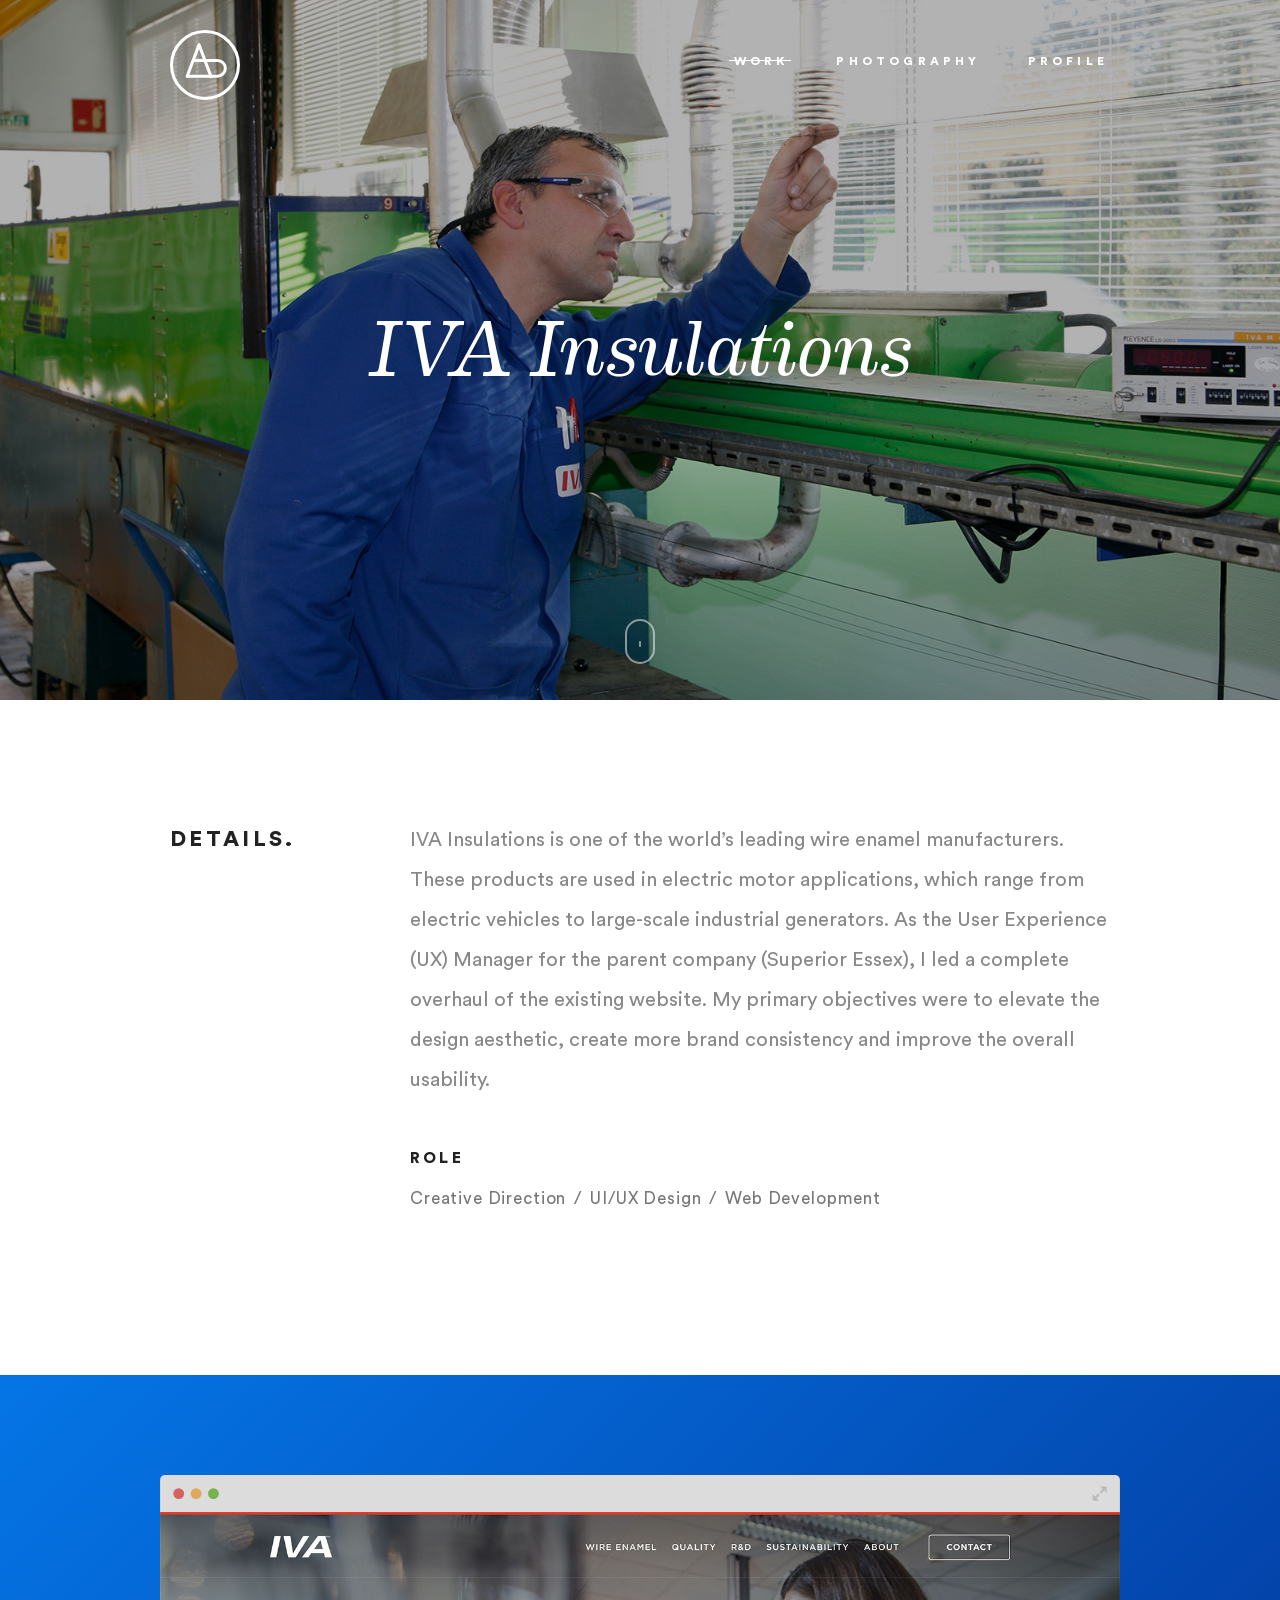
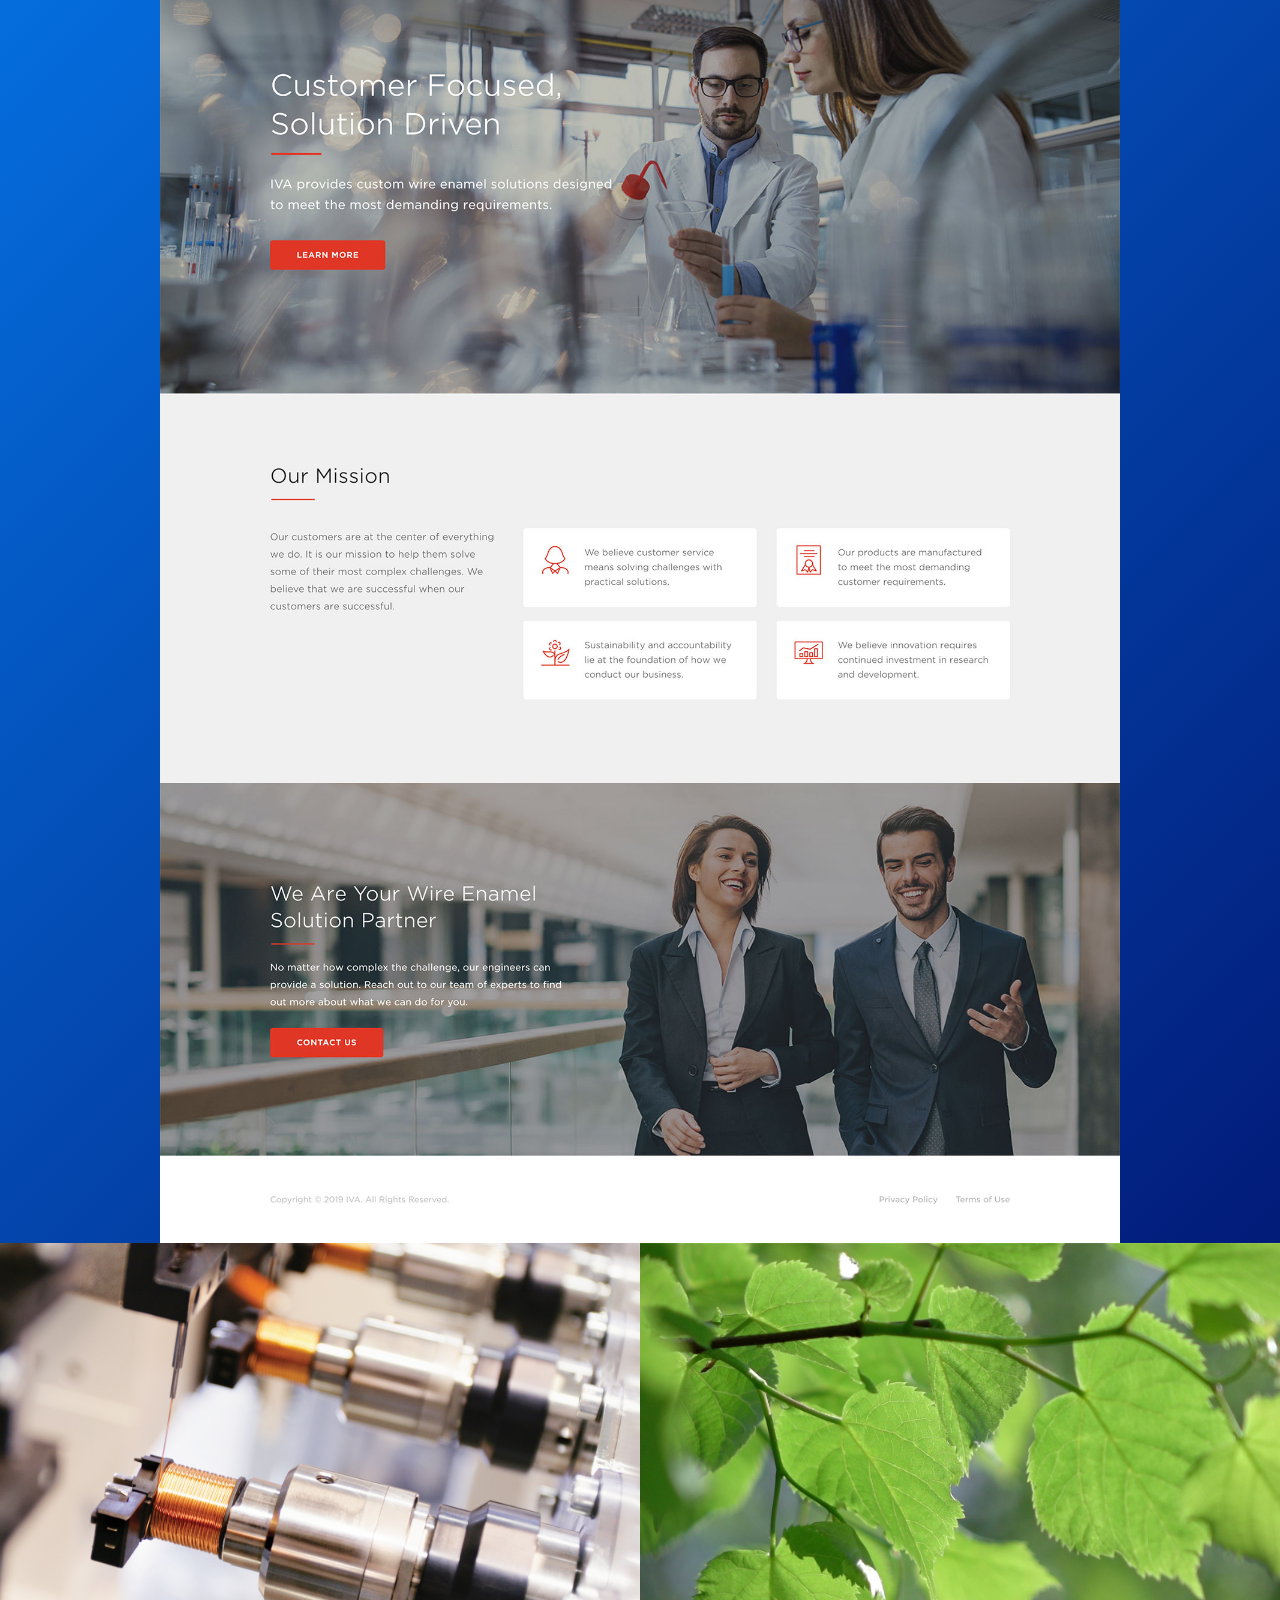
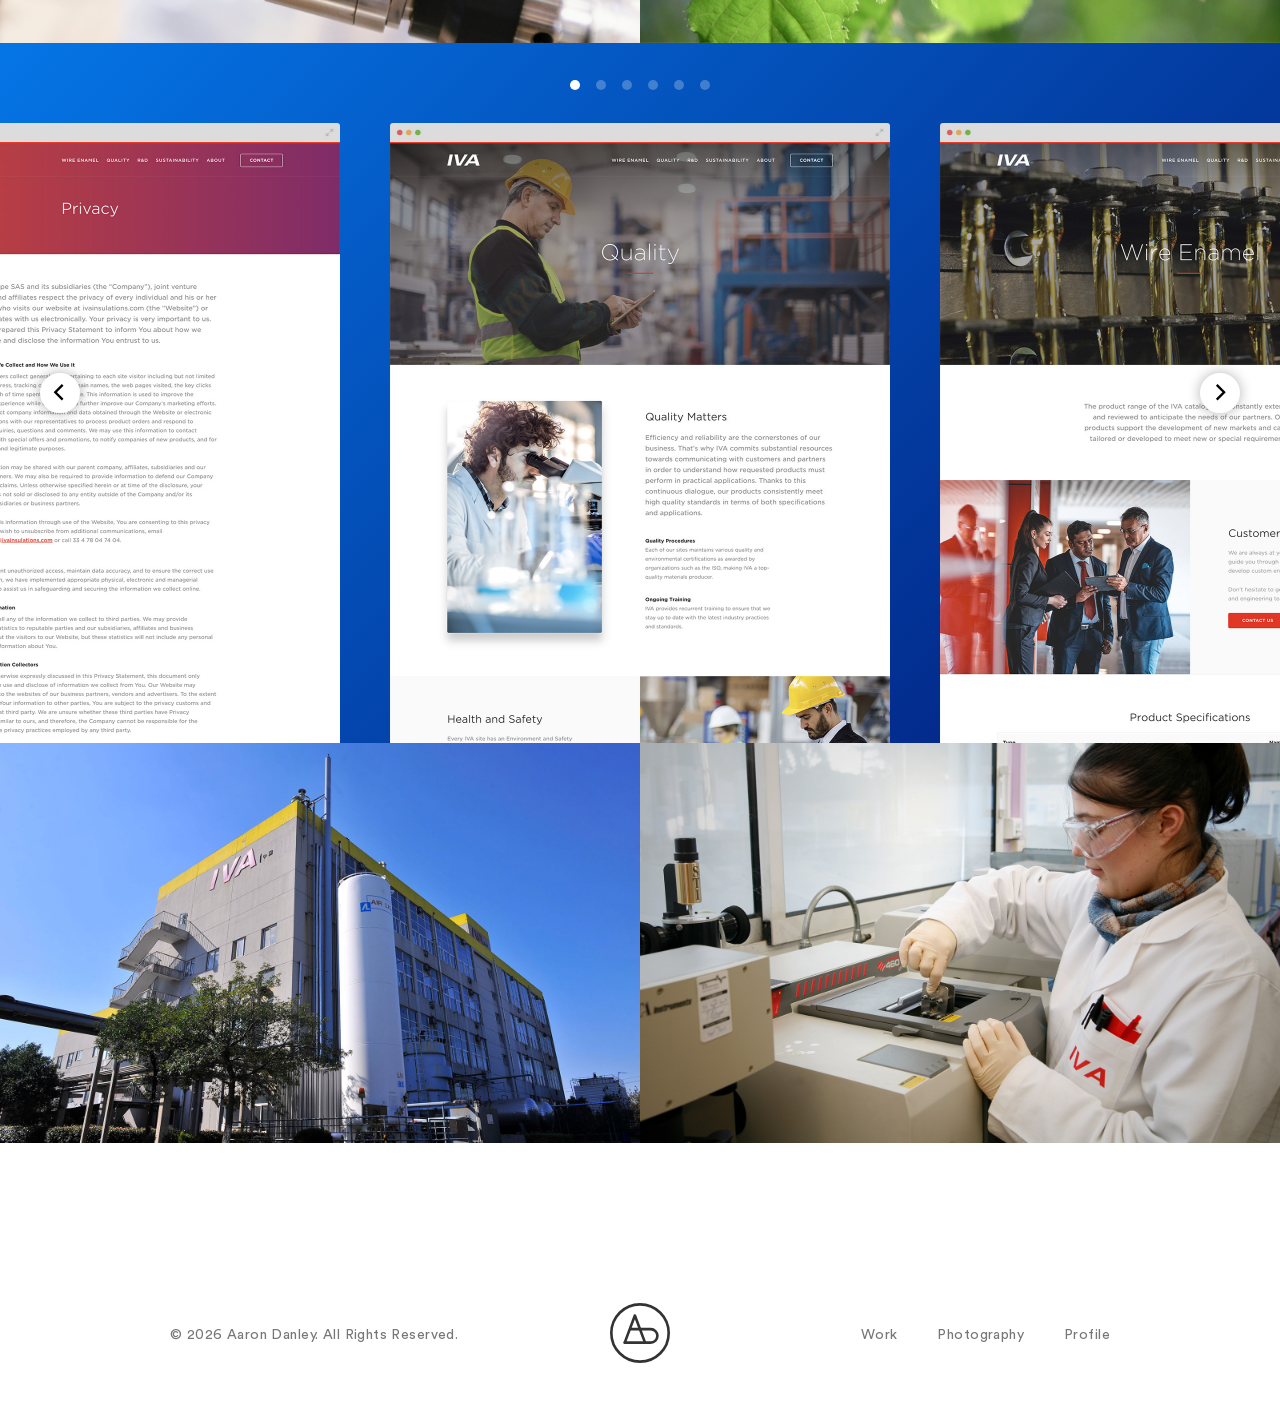
==== commit 453cc064: "Dynamic year in footer" ====
--- a/iva/index.html
+++ b/iva/index.html
@@ -7,26 +7,26 @@
     <meta name="description" content="Hello, I’m Aaron Danley, a multidisciplinary designer originally from St. Paul, Minnesota. Currently, I live and work in Atlanta, Georgia.">
     <meta name="viewport" content="width=device-width, initial-scale=1">
 
-    <link rel="apple-touch-icon-precomposed" sizes="57x57" href="http://aarondanley.com/images/favicons/apple-touch-icon-57x57.png">
-    <link rel="apple-touch-icon-precomposed" sizes="114x114" href="http://aarondanley.com/images/favicons/apple-touch-icon-114x114.png">
-    <link rel="apple-touch-icon-precomposed" sizes="72x72" href="http://aarondanley.com/images/favicons/apple-touch-icon-72x72.png">
-    <link rel="apple-touch-icon-precomposed" sizes="144x144" href="http://aarondanley.com/images/favicons/apple-touch-icon-144x144.png">
-    <link rel="apple-touch-icon-precomposed" sizes="60x60" href="http://aarondanley.com/images/favicons/apple-touch-icon-60x60.png">
-    <link rel="apple-touch-icon-precomposed" sizes="120x120" href="http://aarondanley.com/images/favicons/apple-touch-icon-120x120.png">
-    <link rel="apple-touch-icon-precomposed" sizes="76x76" href="http://aarondanley.com/images/favicons/apple-touch-icon-76x76.png">
-    <link rel="apple-touch-icon-precomposed" sizes="152x152" href="http://aarondanley.com/images/favicons/apple-touch-icon-152x152.png">
-    <link rel="icon" type="image/png" href="http://aarondanley.com/images/favicons/favicon-196x196.png" sizes="196x196">
-    <link rel="icon" type="image/png" href="http://aarondanley.com/images/favicons/favicon-96x96.png" sizes="96x96">
-    <link rel="icon" type="image/png" href="http://aarondanley.com/images/favicons/favicon-32x32.png" sizes="32x32">
-    <link rel="icon" type="image/png" href="http://aarondanley.com/images/favicons/favicon-16x16.png" sizes="16x16">
-    <link rel="icon" type="image/png" href="http://aarondanley.com/images/favicons/favicon-128x128.png" sizes="128x128">
+    <link rel="apple-touch-icon-precomposed" sizes="57x57" href="../images/favicons/apple-touch-icon-57x57.png">
+    <link rel="apple-touch-icon-precomposed" sizes="114x114" href="../images/favicons/apple-touch-icon-114x114.png">
+    <link rel="apple-touch-icon-precomposed" sizes="72x72" href="../images/favicons/apple-touch-icon-72x72.png">
+    <link rel="apple-touch-icon-precomposed" sizes="144x144" href="../images/favicons/apple-touch-icon-144x144.png">
+    <link rel="apple-touch-icon-precomposed" sizes="60x60" href="../images/favicons/apple-touch-icon-60x60.png">
+    <link rel="apple-touch-icon-precomposed" sizes="120x120" href="../images/favicons/apple-touch-icon-120x120.png">
+    <link rel="apple-touch-icon-precomposed" sizes="76x76" href="../images/favicons/apple-touch-icon-76x76.png">
+    <link rel="apple-touch-icon-precomposed" sizes="152x152" href="../images/favicons/apple-touch-icon-152x152.png">
+    <link rel="icon" type="image/png" href="../images/favicons/favicon-196x196.png" sizes="196x196">
+    <link rel="icon" type="image/png" href="../images/favicons/favicon-96x96.png" sizes="96x96">
+    <link rel="icon" type="image/png" href="../images/favicons/favicon-32x32.png" sizes="32x32">
+    <link rel="icon" type="image/png" href="../images/favicons/favicon-16x16.png" sizes="16x16">
+    <link rel="icon" type="image/png" href="../images/favicons/favicon-128x128.png" sizes="128x128">
     <meta name="application-name" content="Aaron Danley">
     <meta name="msapplication-TileColor" content="#FFFFFF">
-    <meta name="msapplication-TileImage" content="http://aarondanley.com/images/favicons/mstile-144x144.png">
-    <meta name="msapplication-square70x70logo" content="http://aarondanley.com/images/favicons/mstile-70x70.png">
-    <meta name="msapplication-square150x150logo" content="http://aarondanley.com/images/favicons/mstile-150x150.png">
-    <meta name="msapplication-wide310x150logo" content="http://aarondanley.com/images/favicons/mstile-310x150.png">
-    <meta name="msapplication-square310x310logo" content="http://aarondanley.com/images/favicons/mstile-310x310.png">
+    <meta name="msapplication-TileImage" content="../images/favicons/mstile-144x144.png">
+    <meta name="msapplication-square70x70logo" content="../images/favicons/mstile-70x70.png">
+    <meta name="msapplication-square150x150logo" content="../images/favicons/mstile-150x150.png">
+    <meta name="msapplication-wide310x150logo" content="../images/favicons/mstile-310x150.png">
+    <meta name="msapplication-square310x310logo" content="../images/favicons/mstile-310x310.png">
     
     <link rel="stylesheet" href="https://unpkg.com/aos@next/dist/aos.css">
     <link rel="stylesheet" href="../css/magnific-video-popup.css">
@@ -198,7 +198,7 @@
     <div class="container">
         <div class="row">
             <div class="col-05">
-                <p>&copy; 2026 Aaron Danley. All Rights Reserved.</p>
+                <p>&copy; <span id="current-year">2026</span> Aaron Danley. All Rights Reserved.</p>
             </div>
             <div class="col-02">
                 <a class="fade-out" href="../">
@@ -223,6 +223,9 @@
 <script src="https://ajax.googleapis.com/ajax/libs/jquery/1.7.0/jquery.min.js"></script>
 <script src="../js/jquery.magnific-popup.min.js"></script>
 <script src="../js/parallax.min.js"></script>
+<script>
+  document.getElementById('current-year').textContent = new Date().getFullYear();
+</script>
 <script src="../js/fade-out.min.js"></script>
 <script src="../js/smooth-scrolling.min.js"></script>
 <script src="../js/aos-min.js"></script>
